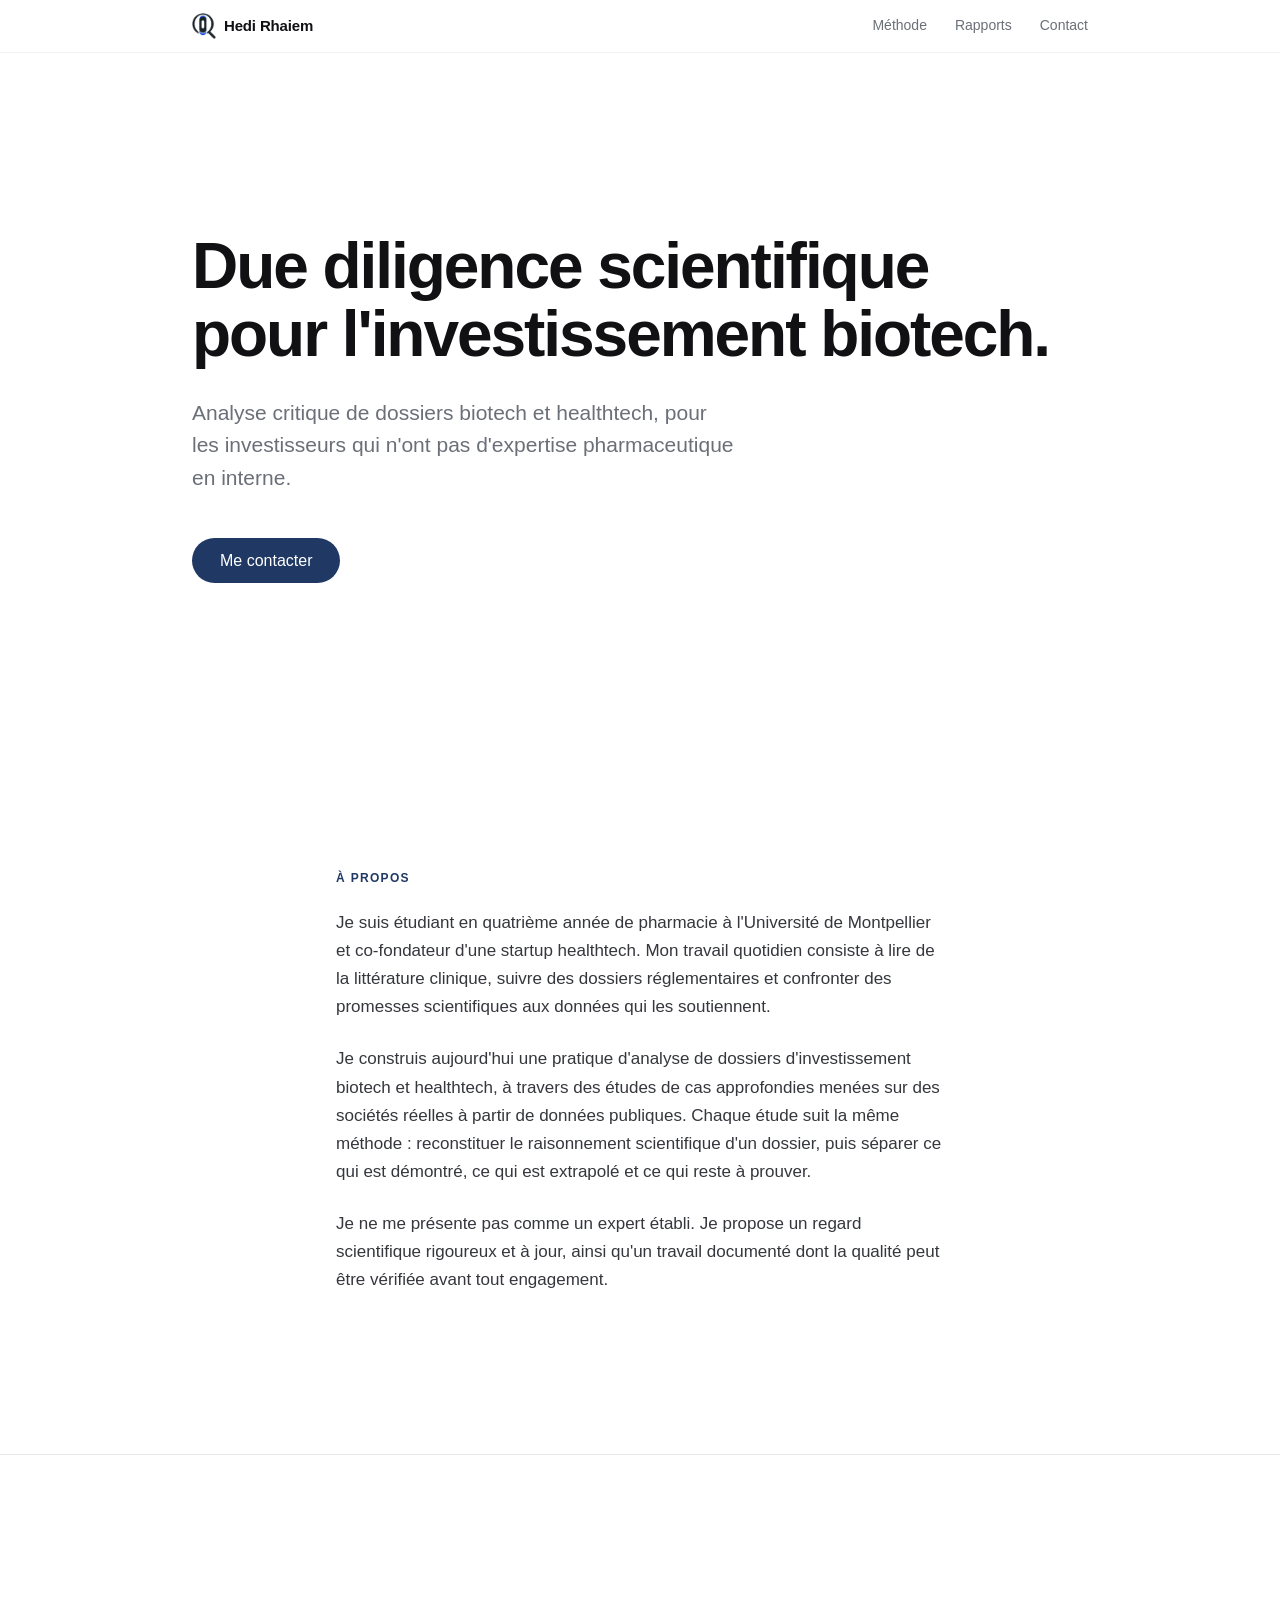
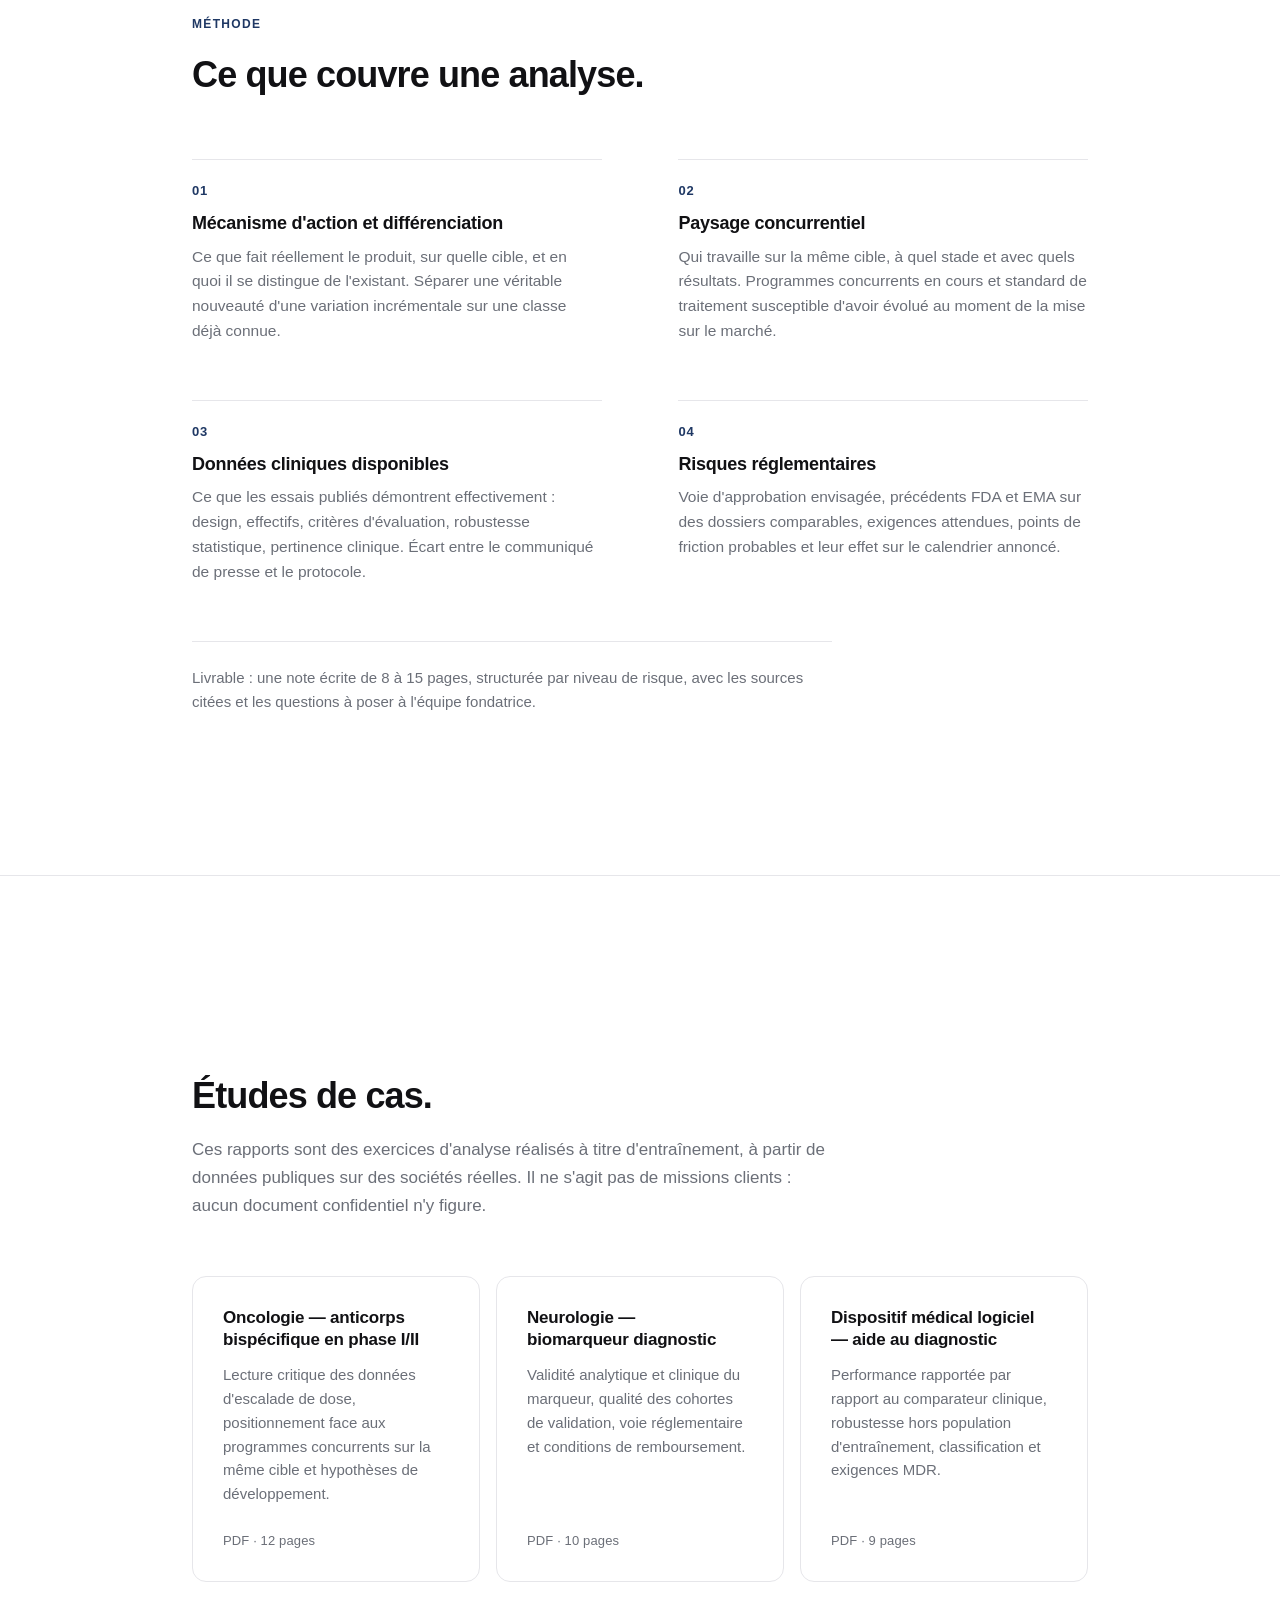
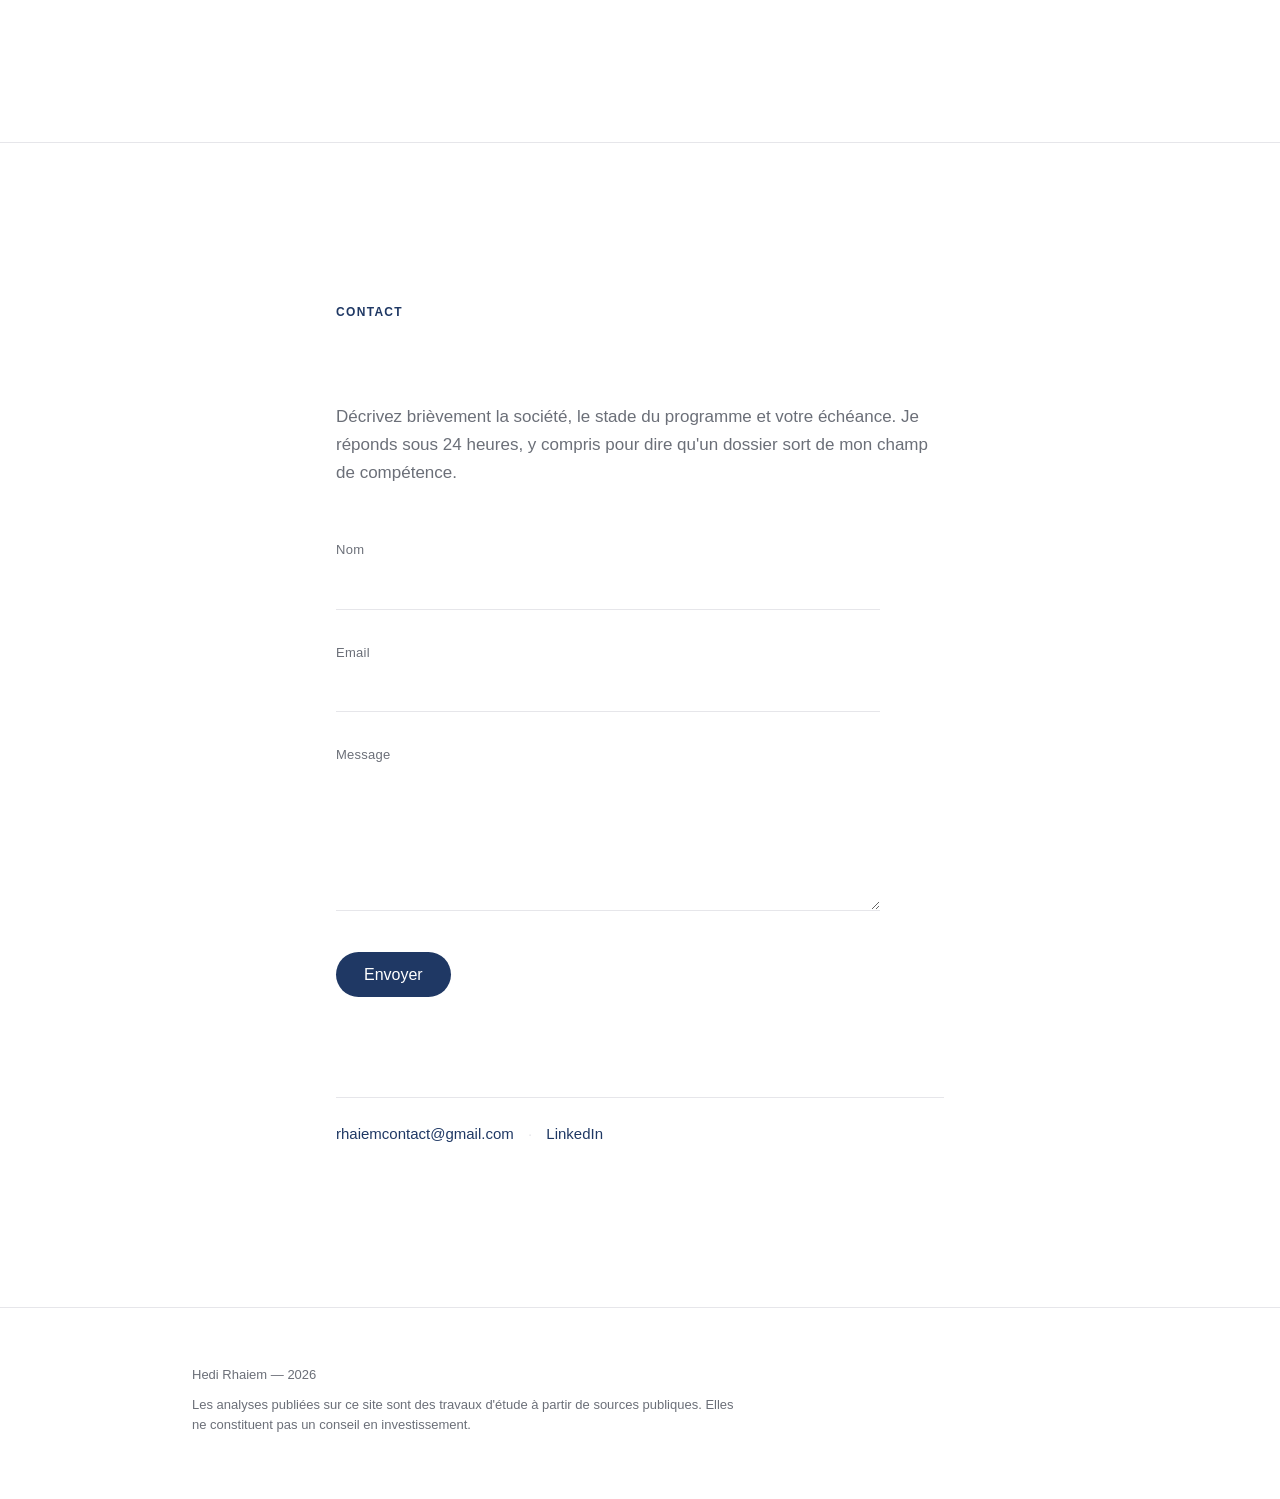
==== site/index.html @ 57740f11 "Add files via upload" ====
<!DOCTYPE html>
<html lang="fr" prefix="og: https://ogp.me/ns#">
<head>
  <meta charset="utf-8">
  <meta name="viewport" content="width=device-width, initial-scale=1">

  <title>Hedi Rhaiem — Due diligence scientifique biotech</title>
  <meta name="description" content="Analyse critique de dossiers d'investissement biotech et healthtech pour business angels et fonds de venture capital sans expertise pharmaceutique en interne.">
  <meta name="theme-color" content="#ffffff">

  <!-- Partage social (facultatif : ajouter une image dans /assets si besoin) -->
  <meta property="og:type" content="website">
  <meta property="og:title" content="Due diligence scientifique pour l'investissement biotech">
  <meta property="og:description" content="Analyse critique de dossiers biotech et healthtech pour investisseurs sans expertise pharmaceutique en interne.">
  <meta property="og:locale" content="fr_FR">

  <!-- Icônes générées à partir du logo (recadré dans /assets) -->
  <link rel="icon" type="image/png" sizes="32x32" href="assets/favicon-32.png">
  <link rel="apple-touch-icon" href="assets/apple-touch-icon.png">

  <link rel="stylesheet" href="style.css">

  <!--
    Marque le document comme « JS actif » avant le premier rendu.
    Les états initiaux des animations (opacité 0) ne s'appliquent que dans ce cas :
    sans JavaScript, tout le contenu reste visible et lisible.
  -->
  <script>document.documentElement.classList.add('js');</script>
</head>

<body>

  <!-- Accès clavier / lecteurs d'écran -->
  <a class="skip-link" href="#main">Aller au contenu</a>

  <!-- ============================================================
       EN-TÊTE — barre fine, translucide, non intrusive
       ============================================================ -->
  <header class="site-header">
    <div class="container header-inner">
      <!-- alt vide : le nom qui suit porte déjà l'information, le mark est décoratif -->
      <a class="header-name" href="#hero">
        <img class="header-logo" src="assets/logo.png" alt="" width="236" height="256">
        <span>Hedi Rhaiem</span>
      </a>
      <nav class="header-nav" aria-label="Navigation principale">
        <a href="#methode">Méthode</a>
        <a href="#rapports">Rapports</a>
        <a href="#contact">Contact</a>
      </nav>
    </div>
  </header>

  <main id="main">

    <!-- ============================================================
         1. HERO
         ============================================================ -->
    <section class="hero" id="hero">
      <div class="container">
        <h1 class="hero-title reveal">
          Due diligence scientifique<br>pour l'investissement biotech.
        </h1>
        <p class="hero-subtitle reveal">
          Analyse critique de dossiers biotech et healthtech, pour les investisseurs
          qui n'ont pas d'expertise pharmaceutique en interne.
        </p>
        <p class="hero-actions reveal">
          <a class="button" href="#contact">Me contacter</a>
        </p>
      </div>
    </section>

    <!-- ============================================================
         2. À PROPOS
         ============================================================ -->
    <section class="section" id="apropos">
      <div class="container container--narrow">
        <p class="eyebrow reveal">À propos</p>
        <div class="prose">
          <p class="reveal">
            Je suis étudiant en quatrième année de pharmacie à l'Université de Montpellier
            et co-fondateur d'une startup healthtech. Mon travail quotidien consiste à lire
            de la littérature clinique, suivre des dossiers réglementaires et confronter
            des promesses scientifiques aux données qui les soutiennent.
          </p>
          <p class="reveal">
            Je construis aujourd'hui une pratique d'analyse de dossiers d'investissement
            biotech et healthtech, à travers des études de cas approfondies menées sur des
            sociétés réelles à partir de données publiques. Chaque étude suit la même
            méthode : reconstituer le raisonnement scientifique d'un dossier, puis séparer
            ce qui est démontré, ce qui est extrapolé et ce qui reste à prouver.
          </p>
          <p class="reveal">
            Je ne me présente pas comme un expert établi. Je propose un regard scientifique
            rigoureux et à jour, ainsi qu'un travail documenté dont la qualité peut être
            vérifiée avant tout engagement.
          </p>
        </div>
      </div>
    </section>

    <!-- ============================================================
         3. MÉTHODE — 4 axes d'analyse, format liste épurée
         ============================================================ -->
    <section class="section section--rule" id="methode">
      <div class="container">
        <p class="eyebrow reveal">Méthode</p>
        <h2 class="section-title reveal">Ce que couvre une analyse.</h2>

        <ol class="method-list">
          <li class="method-item reveal">
            <span class="method-number">01</span>
            <h3 class="method-heading">Mécanisme d'action et différenciation</h3>
            <p class="method-text">
              Ce que fait réellement le produit, sur quelle cible, et en quoi il se
              distingue de l'existant. Séparer une véritable nouveauté d'une variation
              incrémentale sur une classe déjà connue.
            </p>
          </li>

          <li class="method-item reveal">
            <span class="method-number">02</span>
            <h3 class="method-heading">Paysage concurrentiel</h3>
            <p class="method-text">
              Qui travaille sur la même cible, à quel stade et avec quels résultats.
              Programmes concurrents en cours et standard de traitement susceptible
              d'avoir évolué au moment de la mise sur le marché.
            </p>
          </li>

          <li class="method-item reveal">
            <span class="method-number">03</span>
            <h3 class="method-heading">Données cliniques disponibles</h3>
            <p class="method-text">
              Ce que les essais publiés démontrent effectivement : design, effectifs,
              critères d'évaluation, robustesse statistique, pertinence clinique. Écart
              entre le communiqué de presse et le protocole.
            </p>
          </li>

          <li class="method-item reveal">
            <span class="method-number">04</span>
            <h3 class="method-heading">Risques réglementaires</h3>
            <p class="method-text">
              Voie d'approbation envisagée, précédents FDA et EMA sur des dossiers
              comparables, exigences attendues, points de friction probables et leur
              effet sur le calendrier annoncé.
            </p>
          </li>
        </ol>

        <p class="note reveal">
          Livrable : une note écrite de 8 à 15 pages, structurée par niveau de risque,
          avec les sources citées et les questions à poser à l'équipe fondatrice.
        </p>
      </div>
    </section>

    <!-- ============================================================
         4. EXEMPLES DE RAPPORTS
         Les PDF sont à déposer dans /assets/reports/.
         À REMPLACER : titres, résumés, noms de fichiers et métadonnées.
         ============================================================ -->
    <section class="section section--rule" id="rapports">
      <div class="container">
        <p class="eyebrow reveal">Exemples de rapports</p>
        <h2 class="section-title reveal">Études de cas.</h2>

        <p class="section-lead reveal">
          Ces rapports sont des exercices d'analyse réalisés à titre d'entraînement, à
          partir de données publiques sur des sociétés réelles. Il ne s'agit pas de
          missions clients : aucun document confidentiel n'y figure.
        </p>

        <div class="cards">
          <a class="card reveal" href="assets/reports/rapport-01.pdf" target="_blank" rel="noopener">
            <h3 class="card-title">Oncologie — anticorps bispécifique en phase I/II</h3>
            <p class="card-text">
              Lecture critique des données d'escalade de dose, positionnement face aux
              programmes concurrents sur la même cible et hypothèses de développement.
            </p>
            <span class="card-meta">PDF · 12 pages</span>
          </a>

          <a class="card reveal" href="assets/reports/rapport-02.pdf" target="_blank" rel="noopener">
            <h3 class="card-title">Neurologie — biomarqueur diagnostic</h3>
            <p class="card-text">
              Validité analytique et clinique du marqueur, qualité des cohortes de
              validation, voie réglementaire et conditions de remboursement.
            </p>
            <span class="card-meta">PDF · 10 pages</span>
          </a>

          <a class="card reveal" href="assets/reports/rapport-03.pdf" target="_blank" rel="noopener">
            <h3 class="card-title">Dispositif médical logiciel — aide au diagnostic</h3>
            <p class="card-text">
              Performance rapportée par rapport au comparateur clinique, robustesse hors
              population d'entraînement, classification et exigences MDR.
            </p>
            <span class="card-meta">PDF · 9 pages</span>
          </a>
        </div>
      </div>
    </section>

    <!-- ============================================================
         5. CONTACT
         ============================================================ -->
    <section class="section section--rule" id="contact">
      <div class="container container--narrow">
        <p class="eyebrow reveal">Contact</p>
        <h2 class="section-title reveal">Un dossier à faire relire ?</h2>
        <p class="section-lead reveal">
          Décrivez brièvement la société, le stade du programme et votre échéance.
          Je réponds sous 24 heures, y compris pour dire qu'un dossier sort de mon champ
          de compétence.
        </p>

        <!--
          Formulaire — envoi via une fonction serverless (Cloudflare Pages Functions),
          qui transmet chaque soumission vers une base Notion.

          Voir /functions/api/contact.js pour le code côté serveur, et le README
          pour la configuration (jeton d'intégration Notion + ID de base de données,
          à définir comme variables d'environnement dans Cloudflare Pages — jamais
          dans ce fichier).
        -->
        <form
          class="form reveal"
          id="contact-form"
          action="/api/contact"
          method="POST"
          data-email="rhaiemcontact@gmail.com"
          novalidate
        >
          <div class="field">
            <label for="name">Nom</label>
            <input type="text" id="name" name="name" autocomplete="name" required>
          </div>

          <div class="field">
            <label for="email">Email</label>
            <input type="email" id="email" name="email" autocomplete="email" required>
          </div>

          <div class="field">
            <label for="message">Message</label>
            <textarea id="message" name="message" rows="5" required></textarea>
          </div>

          <!-- Piège à robots : invisible pour l'utilisateur, rempli par les spambots -->
          <div class="honeypot" aria-hidden="true">
            <label for="company">Société</label>
            <input type="text" id="company" name="_gotcha" tabindex="-1" autocomplete="off">
          </div>

          <button class="button" type="submit">Envoyer</button>

          <!-- Messages de confirmation ou d'erreur, annoncés aux lecteurs d'écran -->
          <p class="form-status" role="status" aria-live="polite"></p>
        </form>

        <p class="contact-alt reveal">
          <a href="mailto:rhaiemcontact@gmail.com">rhaiemcontact@gmail.com</a>
          <span class="sep" aria-hidden="true">·</span>
          <a href="https://www.linkedin.com/in/hedi-rhaiem-0130763ab/" target="_blank" rel="noopener">LinkedIn</a>
        </p>
      </div>
    </section>

  </main>

  <!-- ============================================================
       PIED DE PAGE
       ============================================================ -->
  <footer class="site-footer">
    <div class="container">
      <p>
        Hedi Rhaiem — <span id="year">2026</span>
      </p>
      <p class="footer-note">
        Les analyses publiées sur ce site sont des travaux d'étude à partir de sources
        publiques. Elles ne constituent pas un conseil en investissement.
      </p>
    </div>
  </footer>

  <script src="script.js" defer></script>
</body>
</html>
---- site/style.css ----
/* ==========================================================================
   Due diligence scientifique — feuille de style unique
   Approche : mobile-first, fond blanc dominant, une seule couleur d'accent,
   hiérarchie portée par la taille et l'espace plutôt que par la couleur.
   ========================================================================== */

/* --------------------------------------------------------------------------
   1. Variables
   -------------------------------------------------------------------------- */
:root {
  /* Couleurs */
  --navy: #1f3864;          /* unique couleur d'accent */
  --navy-dark: #16294a;     /* état survol / actif */
  --ink: #111114;           /* titres */
  --body: #35373d;          /* texte courant */
  --muted: #6b6f78;         /* texte secondaire, métadonnées */
  --rule: #e6e6ea;          /* filets fins, jamais de bordure marquée */
  --bg: #ffffff;
  --bg-soft: #fafafa;       /* survol de carte, à peine perceptible */

  /* Typographie */
  --font: -apple-system, BlinkMacSystemFont, "Inter", "Segoe UI", Roboto,
          Helvetica, Arial, sans-serif;

  /* Rythme vertical : l'espace fait l'essentiel du design */
  --section-space: clamp(5.5rem, 13vw, 10rem);
  --container: 62rem;       /* ~992px */
  --gutter: clamp(1.5rem, 6vw, 3rem);

  /* Courbe d'animation douce, sans rebond */
  --ease: cubic-bezier(0.16, 1, 0.3, 1);
}

/* --------------------------------------------------------------------------
   2. Réinitialisation minimale et bases
   -------------------------------------------------------------------------- */
*,
*::before,
*::after { box-sizing: border-box; }

html {
  scroll-behavior: smooth;
  /* Décale les ancres pour ne pas passer sous l'en-tête fixe */
  scroll-padding-top: 5rem;
  -webkit-text-size-adjust: 100%;
}

body {
  margin: 0;
  background: var(--bg);
  color: var(--body);
  font-family: var(--font);
  font-size: 1.0625rem;         /* 17px */
  line-height: 1.65;
  font-weight: 400;
  -webkit-font-smoothing: antialiased;
  -moz-osx-font-smoothing: grayscale;
  text-rendering: optimizeLegibility;
}

h1, h2, h3 {
  color: var(--ink);
  font-weight: 600;
  /* Resserrage optique : indispensable pour que les grands titres tiennent */
  letter-spacing: -0.021em;
  line-height: 1.12;
  margin: 0;
  text-wrap: balance;
}

p { margin: 0; }

a {
  color: var(--navy);
  text-decoration: none;
  transition: color 0.2s ease, opacity 0.2s ease;
}

a:hover { color: var(--navy-dark); }

ol, ul { margin: 0; padding: 0; list-style: none; }

img { max-width: 100%; height: auto; }

/* Focus visible uniquement au clavier — discret mais net */
:focus-visible {
  outline: 2px solid var(--navy);
  outline-offset: 3px;
  border-radius: 2px;
}

/* Lien d'évitement, masqué jusqu'au focus clavier */
.skip-link {
  position: absolute;
  left: -9999px;
  top: 0;
  z-index: 100;
  background: var(--navy);
  color: #fff;
  padding: 0.75rem 1.25rem;
  border-radius: 0 0 8px 0;
}
.skip-link:focus { left: 0; color: #fff; }

/* --------------------------------------------------------------------------
   3. Mise en page
   -------------------------------------------------------------------------- */
.container {
  width: 100%;
  max-width: var(--container);
  margin-inline: auto;
  padding-inline: var(--gutter);
}

/* Colonne resserrée : confort de lecture pour les blocs de texte */
.container--narrow { max-width: 44rem; }

.section { padding-block: var(--section-space); }

/* Séparation entre sections : un filet d'un pixel, rien de plus */
.section--rule { border-top: 1px solid var(--rule); }

/* --------------------------------------------------------------------------
   4. En-tête
   -------------------------------------------------------------------------- */
.site-header {
  position: sticky;
  top: 0;
  z-index: 50;
  background: rgba(255, 255, 255, 0.72);
  -webkit-backdrop-filter: saturate(180%) blur(20px);
  backdrop-filter: saturate(180%) blur(20px);
  border-bottom: 1px solid rgba(0, 0, 0, 0.05);
}

.header-inner {
  display: flex;
  align-items: center;
  justify-content: space-between;
  gap: 1rem;
  height: 3.25rem;
}

.header-name {
  display: inline-flex;
  align-items: center;
  gap: 0.5rem;
  color: var(--ink);
  font-size: 0.9375rem;
  font-weight: 600;
  letter-spacing: -0.01em;
}

/* Mark quasi carré (ratio 0,92) : la hauteur seule le dimensionne, la largeur
   suit le ratio intrinsèque grâce aux attributs width/height du <img>, ce qui
   réserve la place avant le chargement et évite tout décalage de mise en page. */
.header-logo {
  display: block;
  height: 1.625rem;
  width: auto;
}

.header-nav {
  display: flex;
  gap: 1.75rem;
  font-size: 0.875rem;
}

.header-nav a { color: var(--muted); }
.header-nav a:hover { color: var(--ink); }

/* Sur petits écrans, seul le lien Contact reste : la barre garde son air */
@media (max-width: 34rem) {
  .header-nav a:not([href="#contact"]) { display: none; }
}

/* --------------------------------------------------------------------------
   5. Hero
   -------------------------------------------------------------------------- */
.hero {
  padding-block: clamp(6rem, 20vh, 12rem) clamp(5rem, 14vh, 9rem);
}

.hero-title {
  font-size: clamp(2.25rem, 6.2vw, 4rem);
  letter-spacing: -0.032em;
  line-height: 1.06;
}

/* Le retour à la ligne manuel du titre n'a de sens qu'en grand format */
@media (max-width: 40rem) {
  .hero-title br { display: none; }
}

.hero-subtitle {
  max-width: 36rem;
  margin-top: clamp(1.25rem, 3vw, 1.75rem);
  font-size: clamp(1.0625rem, 1.8vw, 1.3125rem);
  line-height: 1.55;
  color: var(--muted);
  text-wrap: pretty;
}

.hero-actions { margin-top: clamp(2rem, 5vw, 2.75rem); }

/* --------------------------------------------------------------------------
   6. Éléments de texte communs
   -------------------------------------------------------------------------- */

/* Petit intitulé de section, seule utilisation colorée de l'accent */
.eyebrow {
  margin-bottom: 1.25rem;
  color: var(--navy);
  font-size: 0.75rem;
  font-weight: 600;
  letter-spacing: 0.11em;
  text-transform: uppercase;
}

.section-title {
  font-size: clamp(1.625rem, 3.6vw, 2.25rem);
  letter-spacing: -0.024em;
}

.section-lead {
  max-width: 40rem;
  margin-top: 1.25rem;
  color: var(--muted);
  text-wrap: pretty;
}

/* Bloc de texte courant : espacement régulier entre paragraphes */
.prose p + p { margin-top: 1.5rem; }
.prose { max-width: 38rem; }

.note {
  max-width: 40rem;
  margin-top: clamp(2.5rem, 6vw, 3.5rem);
  padding-top: 1.5rem;
  border-top: 1px solid var(--rule);
  color: var(--muted);
  font-size: 0.9375rem;
}

/* --------------------------------------------------------------------------
   7. Bouton
   -------------------------------------------------------------------------- */
.button {
  display: inline-block;
  padding: 0.8125rem 1.75rem;
  border: 0;
  border-radius: 980px;         /* pilule */
  background: var(--navy);
  color: #fff;
  font-family: inherit;
  font-size: 1rem;
  font-weight: 500;
  line-height: 1.2;
  cursor: pointer;
  transition: background-color 0.2s ease, transform 0.2s var(--ease);
}

.button:hover {
  background: var(--navy-dark);
  color: #fff;
}

.button:active { transform: scale(0.985); }

.button[disabled] {
  opacity: 0.5;
  cursor: default;
}

/* --------------------------------------------------------------------------
   8. Méthode
   -------------------------------------------------------------------------- */
.method-list {
  display: grid;
  gap: clamp(2.25rem, 5vw, 3.5rem);
  margin-top: clamp(2.75rem, 6vw, 4rem);
}

@media (min-width: 46rem) {
  .method-list {
    grid-template-columns: repeat(2, 1fr);
    column-gap: clamp(2.5rem, 6vw, 5rem);
  }
}

.method-item {
  padding-top: 1.25rem;
  border-top: 1px solid var(--rule);
}

.method-number {
  display: block;
  margin-bottom: 0.75rem;
  color: var(--navy);
  font-size: 0.8125rem;
  font-weight: 600;
  letter-spacing: 0.06em;
  font-variant-numeric: tabular-nums;
}

.method-heading {
  font-size: 1.125rem;
  letter-spacing: -0.014em;
}

.method-text {
  margin-top: 0.6875rem;
  color: var(--muted);
  font-size: 0.9688rem;
  line-height: 1.6;
  text-wrap: pretty;
}

/* --------------------------------------------------------------------------
   9. Cartes de rapports
   -------------------------------------------------------------------------- */
.cards {
  display: grid;
  gap: 1rem;
  margin-top: clamp(2.5rem, 6vw, 3.5rem);
}

@media (min-width: 46rem) {
  .cards { grid-template-columns: repeat(3, 1fr); }
}

.card {
  display: flex;
  flex-direction: column;
  padding: clamp(1.5rem, 3vw, 1.875rem);
  border: 1px solid var(--rule);
  border-radius: 14px;
  background: var(--bg);
  color: inherit;
  transition: border-color 0.25s ease, background-color 0.25s ease,
              transform 0.25s var(--ease);
}

.card:hover {
  border-color: #d3d5db;
  background: var(--bg-soft);
  transform: translateY(-2px);
  color: inherit;
}

.card-title {
  font-size: 1.0625rem;
  letter-spacing: -0.012em;
  line-height: 1.3;
}

.card-text {
  margin-top: 0.75rem;
  color: var(--muted);
  font-size: 0.9375rem;
  line-height: 1.58;
}

/* Repoussée en bas de carte pour aligner les métadonnées entre elles */
.card-meta {
  margin-top: auto;
  padding-top: 1.5rem;
  color: var(--muted);
  font-size: 0.8125rem;
  letter-spacing: 0.01em;
}

/* --------------------------------------------------------------------------
   10. Formulaire
   -------------------------------------------------------------------------- */
.form {
  max-width: 34rem;
  margin-top: clamp(2.5rem, 6vw, 3.25rem);
}

.field { margin-bottom: 2rem; }

.field label {
  display: block;
  margin-bottom: 0.5rem;
  color: var(--muted);
  font-size: 0.8125rem;
  font-weight: 500;
  letter-spacing: 0.02em;
}

/* Champs soulignés plutôt qu'encadrés : moins de traits à l'écran */
.field input,
.field textarea {
  width: 100%;
  padding: 0.5rem 0;
  border: 0;
  border-bottom: 1px solid var(--rule);
  border-radius: 0;               /* neutralise l'arrondi iOS */
  background: transparent;
  color: var(--ink);
  font-family: inherit;
  font-size: 1rem;                /* 16px : évite le zoom automatique iOS */
  line-height: 1.5;
  transition: border-color 0.2s ease;
  -webkit-appearance: none;
  appearance: none;
}

.field textarea { resize: vertical; min-height: 6.5rem; }

.field input:focus,
.field textarea:focus {
  outline: none;
  border-bottom-color: var(--navy);
}

/* Champ en erreur après validation JavaScript */
.field input[aria-invalid="true"],
.field textarea[aria-invalid="true"] { border-bottom-color: #b3261e; }

/* Piège à robots : retiré du flux sans être masqué par display:none */
.honeypot {
  position: absolute;
  left: -9999px;
  width: 1px;
  height: 1px;
  overflow: hidden;
}

.form-status {
  min-height: 1.5rem;
  margin-top: 1.25rem;
  font-size: 0.9375rem;
  color: var(--muted);
}

.form-status[data-state="error"] { color: #b3261e; }
.form-status[data-state="success"] { color: var(--navy); }

.contact-alt {
  margin-top: clamp(2.5rem, 6vw, 3.5rem);
  padding-top: 1.5rem;
  border-top: 1px solid var(--rule);
  font-size: 0.9375rem;
}

/* Séparateur entre les deux liens ; passe à la ligne proprement sur mobile */
.contact-alt .sep {
  margin-inline: 0.625rem;
  color: var(--rule);
}

/* --------------------------------------------------------------------------
   11. Pied de page
   -------------------------------------------------------------------------- */
.site-footer {
  padding-block: 3.5rem 4rem;
  border-top: 1px solid var(--rule);
  color: var(--muted);
  font-size: 0.8125rem;
}

.footer-note {
  max-width: 34rem;
  margin-top: 0.625rem;
  line-height: 1.55;
}

/* --------------------------------------------------------------------------
   12. Animations au scroll
   État initial appliqué uniquement si JavaScript est actif (classe .js),
   pour que le contenu reste visible en cas d'échec du script.
   -------------------------------------------------------------------------- */
.js .reveal {
  opacity: 0;
  transform: translateY(14px);
  transition: opacity 0.7s var(--ease), transform 0.7s var(--ease);
  /* Le délai est posé par script.js pour décaler légèrement les éléments */
  transition-delay: var(--reveal-delay, 0s);
}

.js .reveal.is-visible {
  opacity: 1;
  transform: none;
}

/* Respect du réglage système : aucune animation, aucun défilement animé */
@media (prefers-reduced-motion: reduce) {
  html { scroll-behavior: auto; }

  .js .reveal {
    opacity: 1;
    transform: none;
    transition: none;
  }

  *, *::before, *::after {
    animation-duration: 0.01ms !important;
    transition-duration: 0.01ms !important;
  }
}

/* --------------------------------------------------------------------------
   13. Impression
   -------------------------------------------------------------------------- */
@media print {
  .site-header, .hero-actions, .form { display: none; }
  .js .reveal { opacity: 1; transform: none; }
  body { font-size: 11pt; }
}
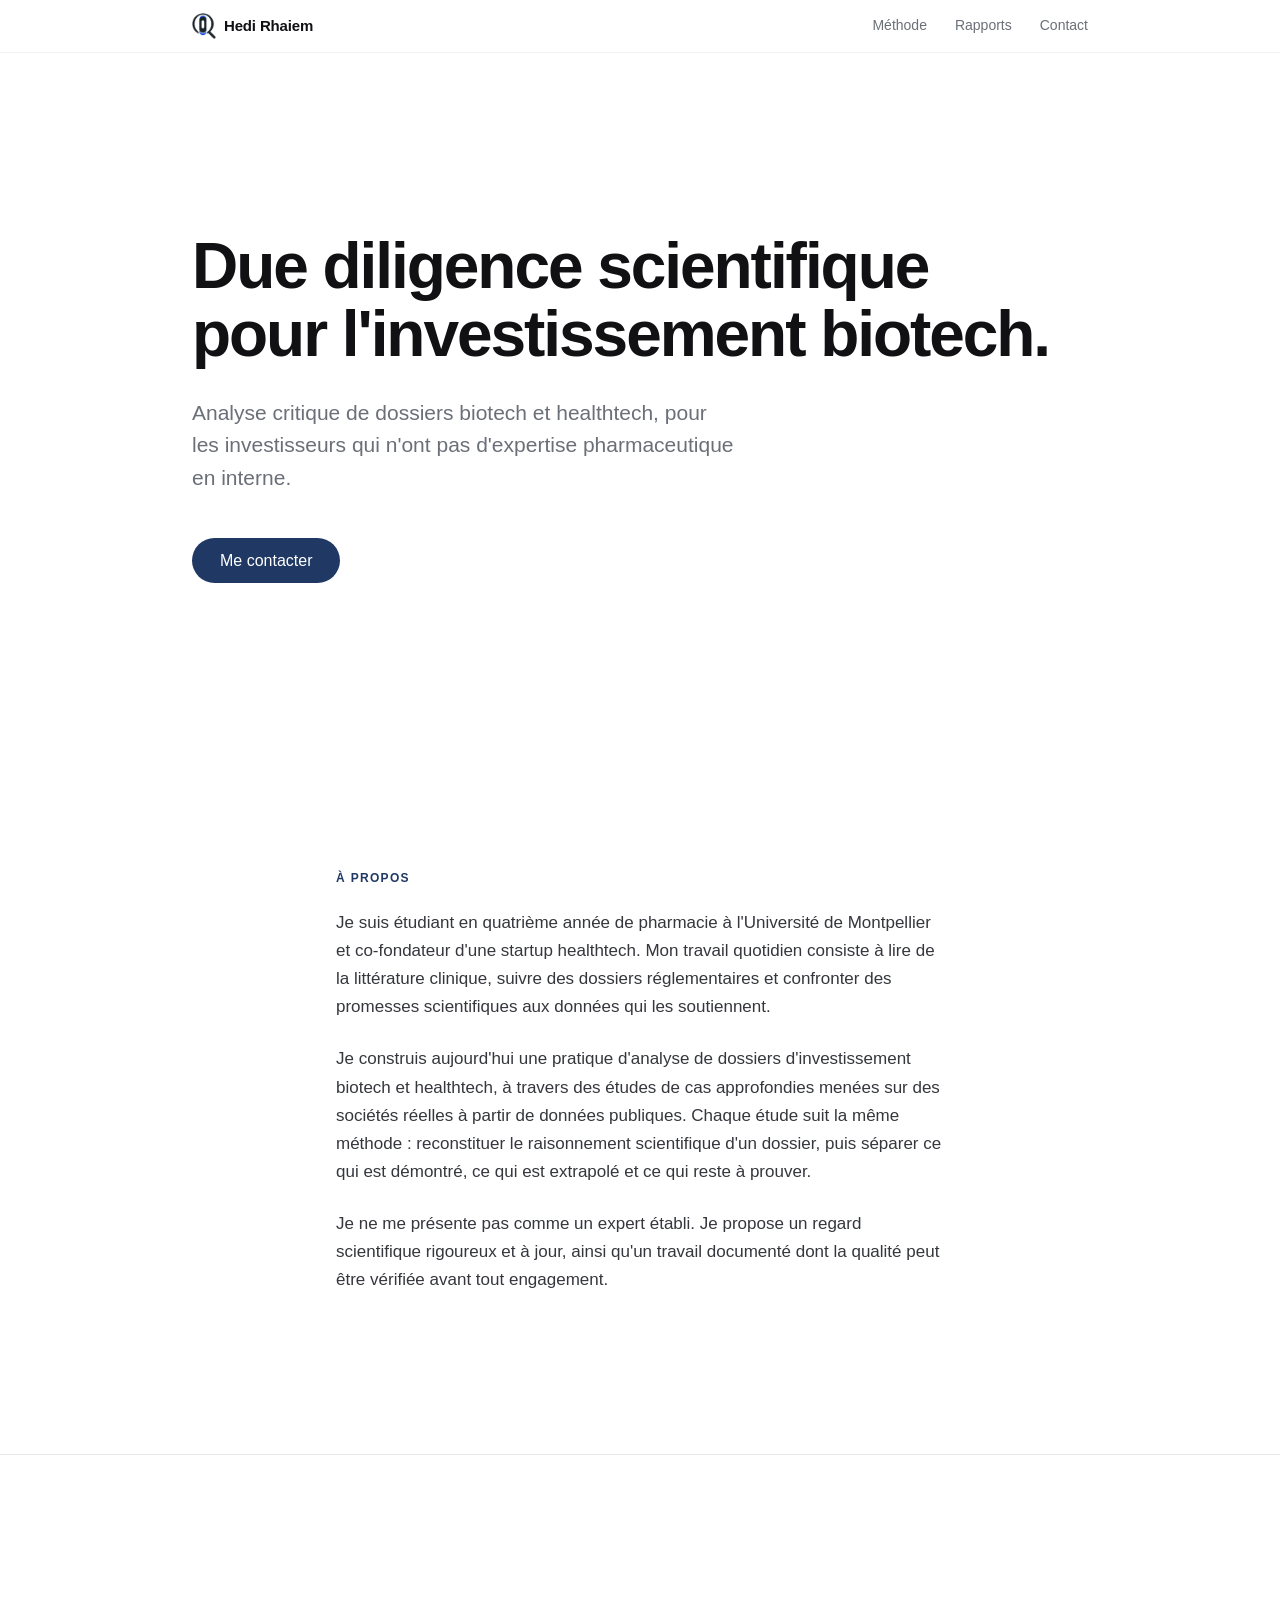
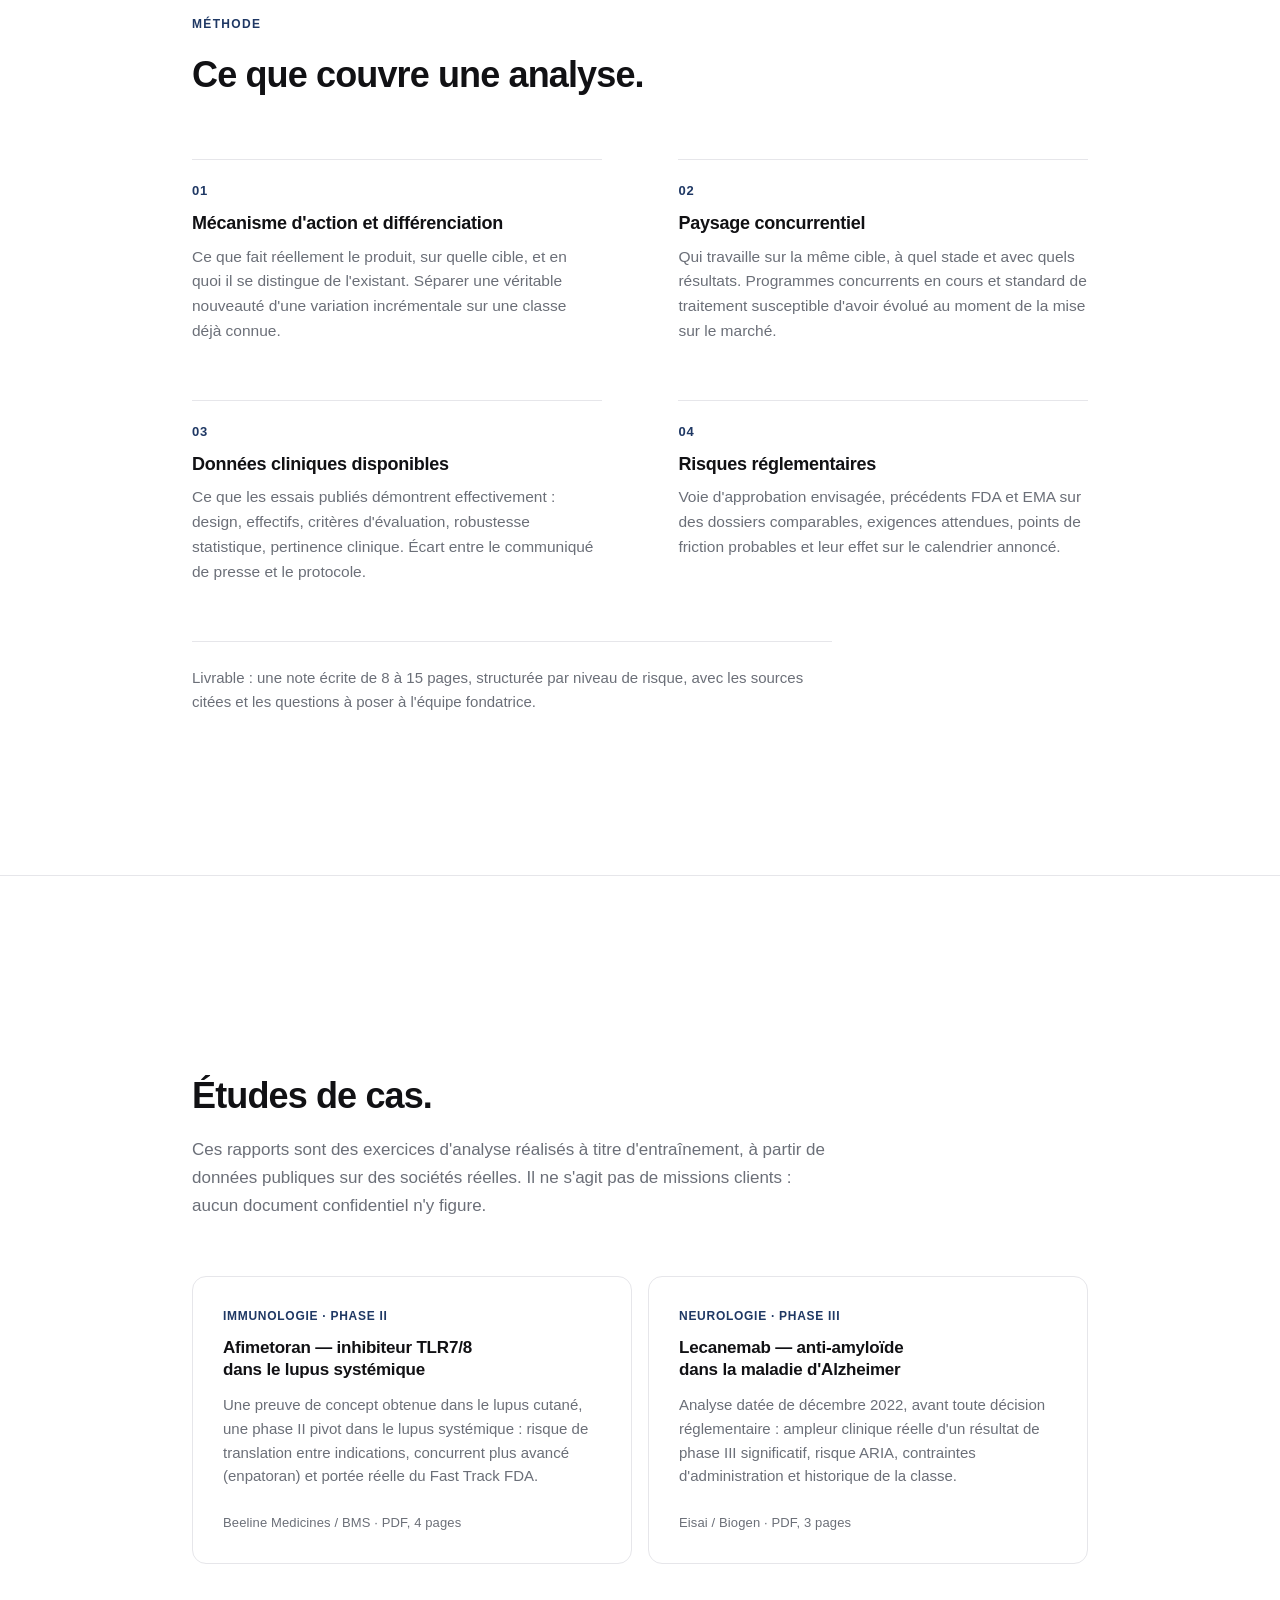
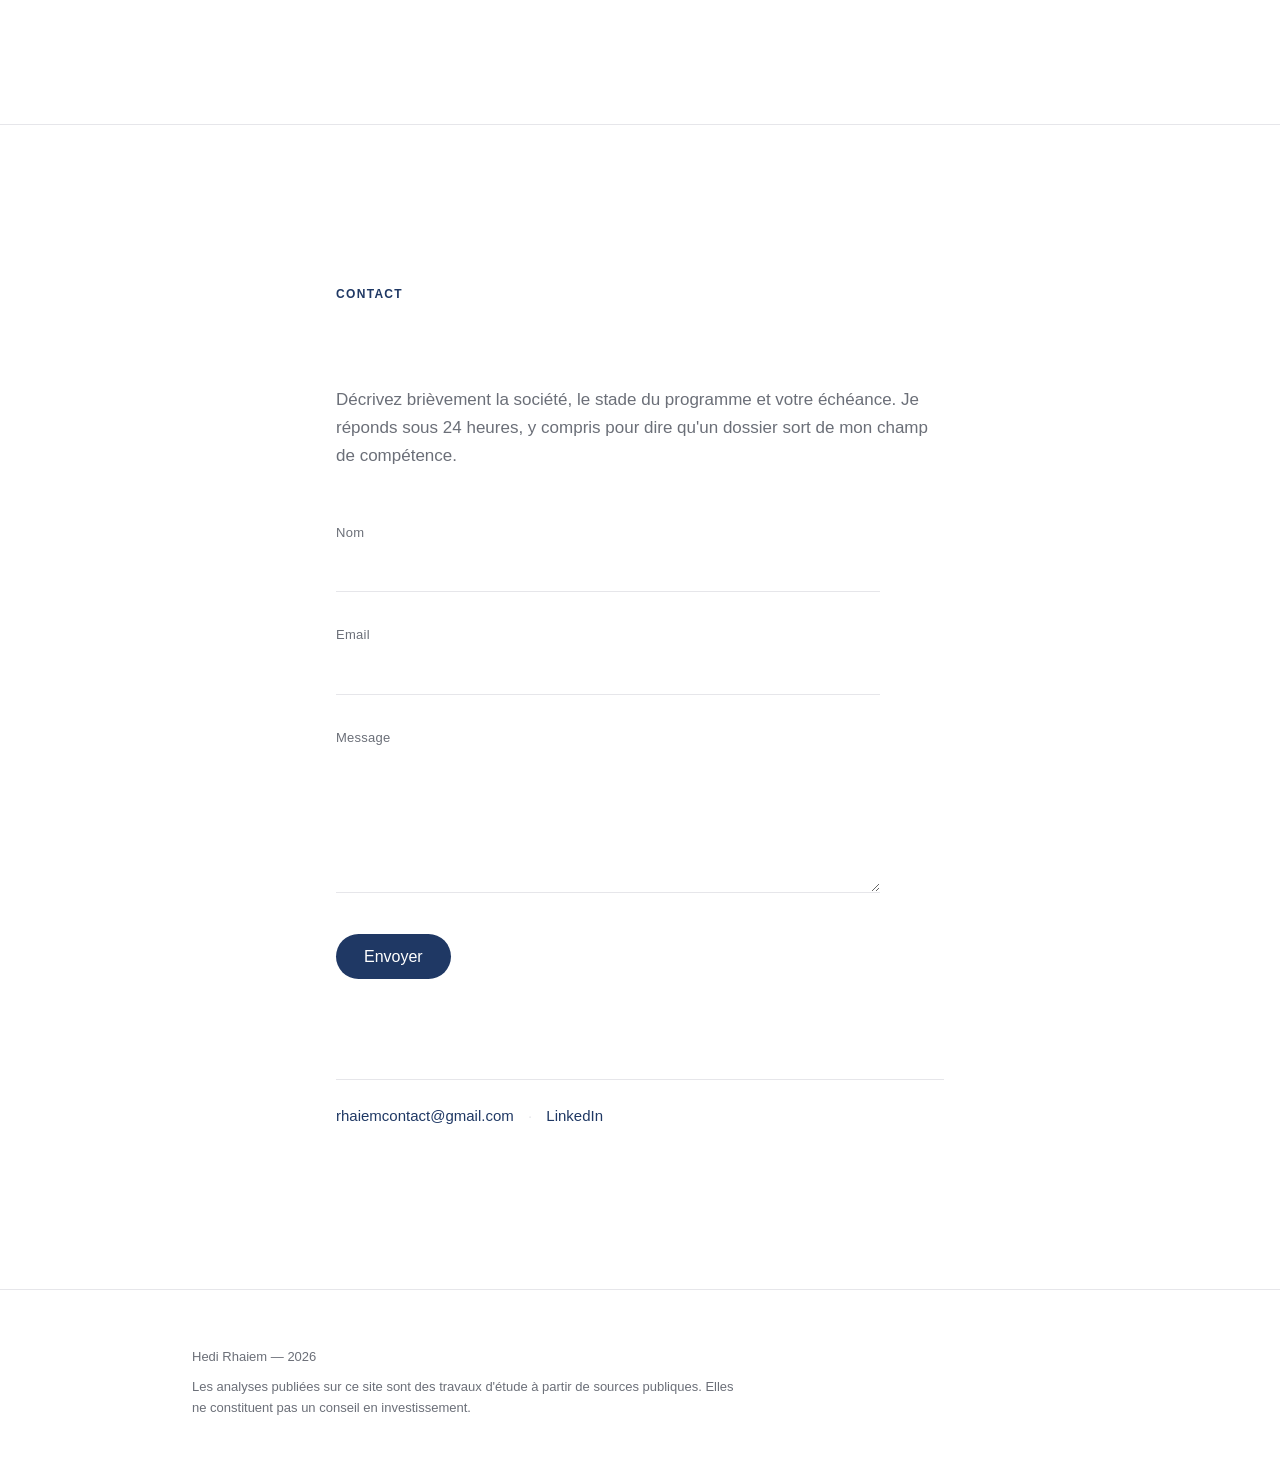
==== commit d105ab62: "Add files via upload" ====
--- a/site/index.html
+++ b/site/index.html
@@ -159,8 +159,7 @@
 
     <!-- ============================================================
          4. EXEMPLES DE RAPPORTS
-         Les PDF sont à déposer dans /assets/reports/.
-         À REMPLACER : titres, résumés, noms de fichiers et métadonnées.
+         PDF dans /assets/reports/ (générés à partir des rapports Word).
          ============================================================ -->
     <section class="section section--rule" id="rapports">
       <div class="container">
@@ -174,31 +173,26 @@
         </p>
 
         <div class="cards">
-          <a class="card reveal" href="assets/reports/rapport-01.pdf" target="_blank" rel="noopener">
-            <h3 class="card-title">Oncologie — anticorps bispécifique en phase I/II</h3>
+          <a class="card reveal" href="assets/reports/dd-afimetoran-lupus.pdf" target="_blank" rel="noopener">
+            <p class="card-kicker">Immunologie · Phase II</p>
+            <h3 class="card-title">Afimetoran — inhibiteur TLR7/8 dans le lupus systémique</h3>
             <p class="card-text">
-              Lecture critique des données d'escalade de dose, positionnement face aux
-              programmes concurrents sur la même cible et hypothèses de développement.
-            </p>
-            <span class="card-meta">PDF · 12 pages</span>
+              Une preuve de concept obtenue dans le lupus cutané, une phase II pivot dans
+              le lupus systémique : risque de translation entre indications, concurrent
+              plus avancé (enpatoran) et portée réelle du Fast Track FDA.
+            </p>
+            <span class="card-meta">Beeline Medicines / BMS · PDF, 4 pages</span>
           </a>
 
-          <a class="card reveal" href="assets/reports/rapport-02.pdf" target="_blank" rel="noopener">
-            <h3 class="card-title">Neurologie — biomarqueur diagnostic</h3>
+          <a class="card reveal" href="assets/reports/dd-lecanemab-alzheimer.pdf" target="_blank" rel="noopener">
+            <p class="card-kicker">Neurologie · Phase III</p>
+            <h3 class="card-title">Lecanemab — anti-amyloïde dans la maladie d'Alzheimer</h3>
             <p class="card-text">
-              Validité analytique et clinique du marqueur, qualité des cohortes de
-              validation, voie réglementaire et conditions de remboursement.
-            </p>
-            <span class="card-meta">PDF · 10 pages</span>
-          </a>
-
-          <a class="card reveal" href="assets/reports/rapport-03.pdf" target="_blank" rel="noopener">
-            <h3 class="card-title">Dispositif médical logiciel — aide au diagnostic</h3>
-            <p class="card-text">
-              Performance rapportée par rapport au comparateur clinique, robustesse hors
-              population d'entraînement, classification et exigences MDR.
-            </p>
-            <span class="card-meta">PDF · 9 pages</span>
+              Analyse datée de décembre 2022, avant toute décision réglementaire : ampleur
+              clinique réelle d'un résultat de phase III significatif, risque ARIA,
+              contraintes d'administration et historique de la classe.
+            </p>
+            <span class="card-meta">Eisai / Biogen · PDF, 3 pages</span>
           </a>
         </div>
       </div>
--- a/site/style.css
+++ b/site/style.css
@@ -326,7 +326,7 @@
 }
 
 @media (min-width: 46rem) {
-  .cards { grid-template-columns: repeat(3, 1fr); }
+  .cards { grid-template-columns: repeat(2, 1fr); }
 }
 
 .card {
@@ -359,6 +359,16 @@
   color: var(--muted);
   font-size: 0.9375rem;
   line-height: 1.58;
+}
+
+/* Domaine et stade, au-dessus du titre */
+.card-kicker {
+  margin-bottom: 0.625rem;
+  color: var(--navy);
+  font-size: 0.75rem;
+  font-weight: 600;
+  letter-spacing: 0.06em;
+  text-transform: uppercase;
 }
 
 /* Repoussée en bas de carte pour aligner les métadonnées entre elles */
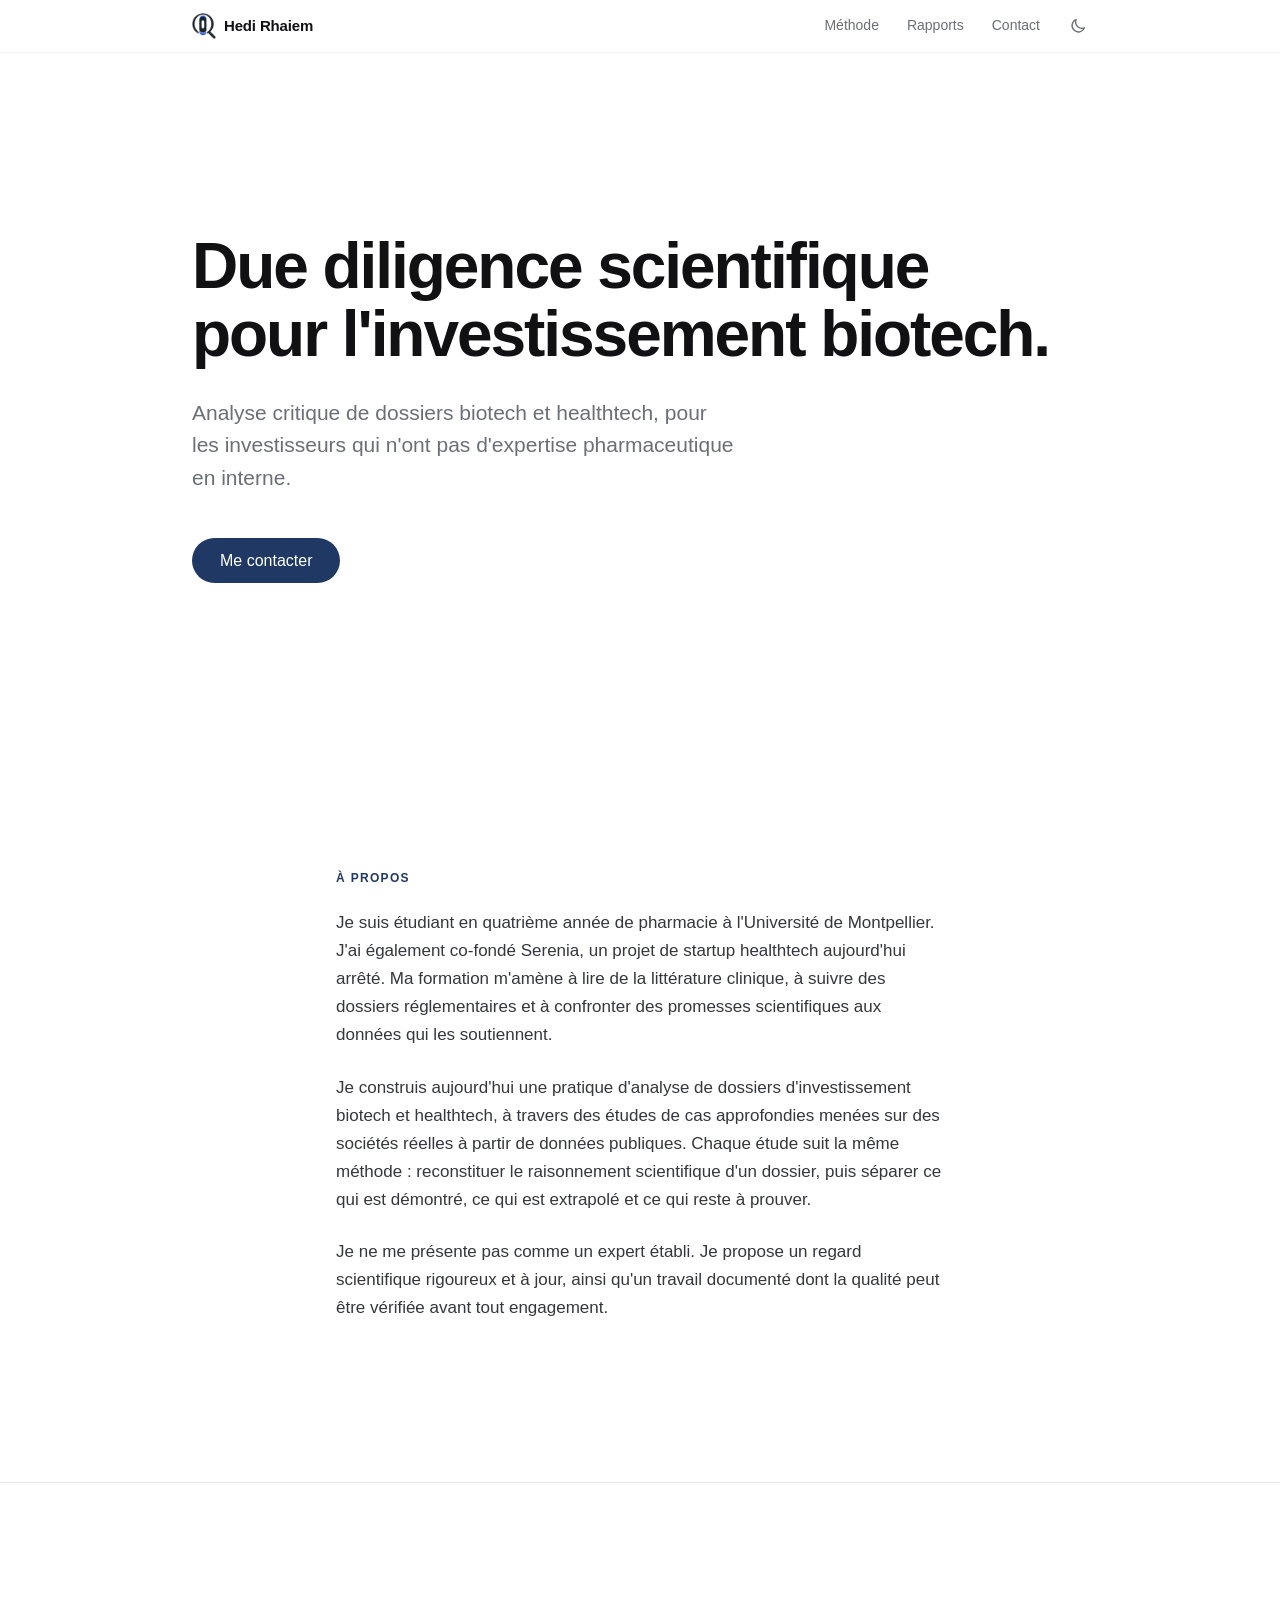
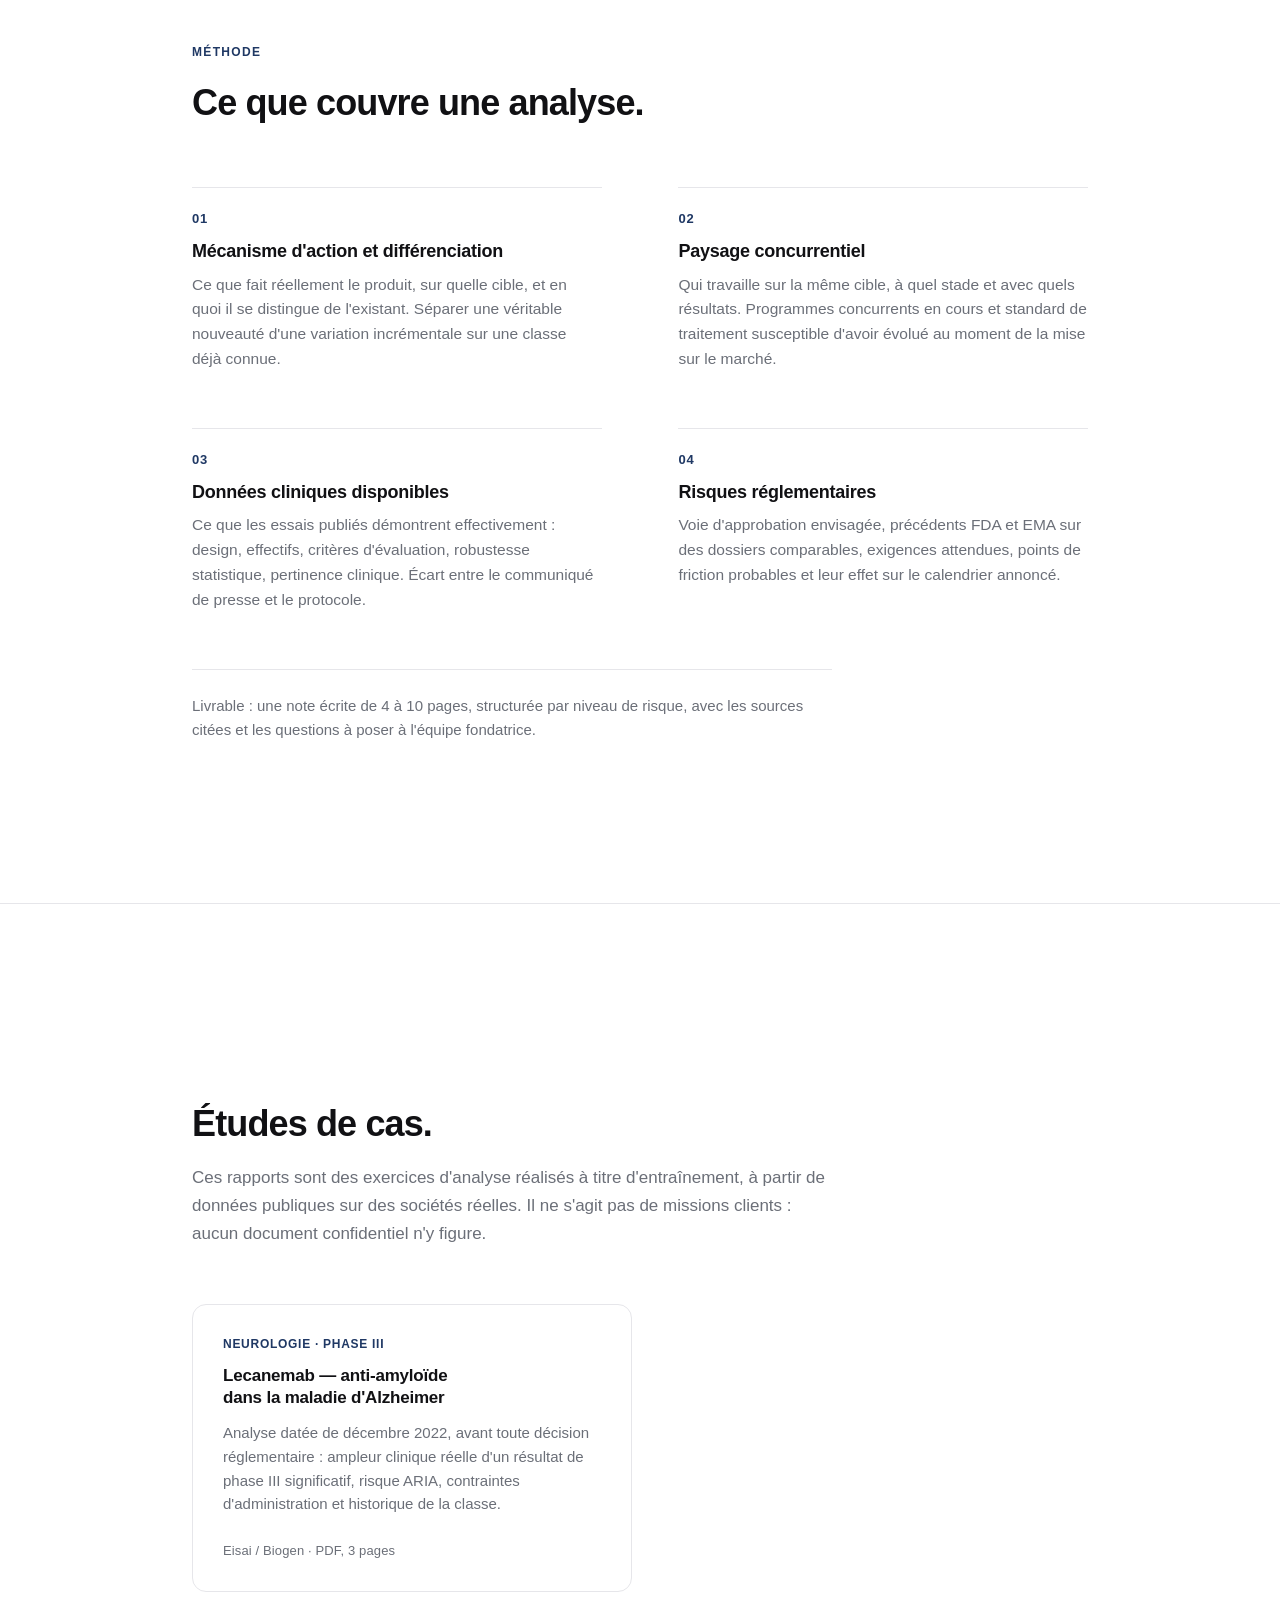
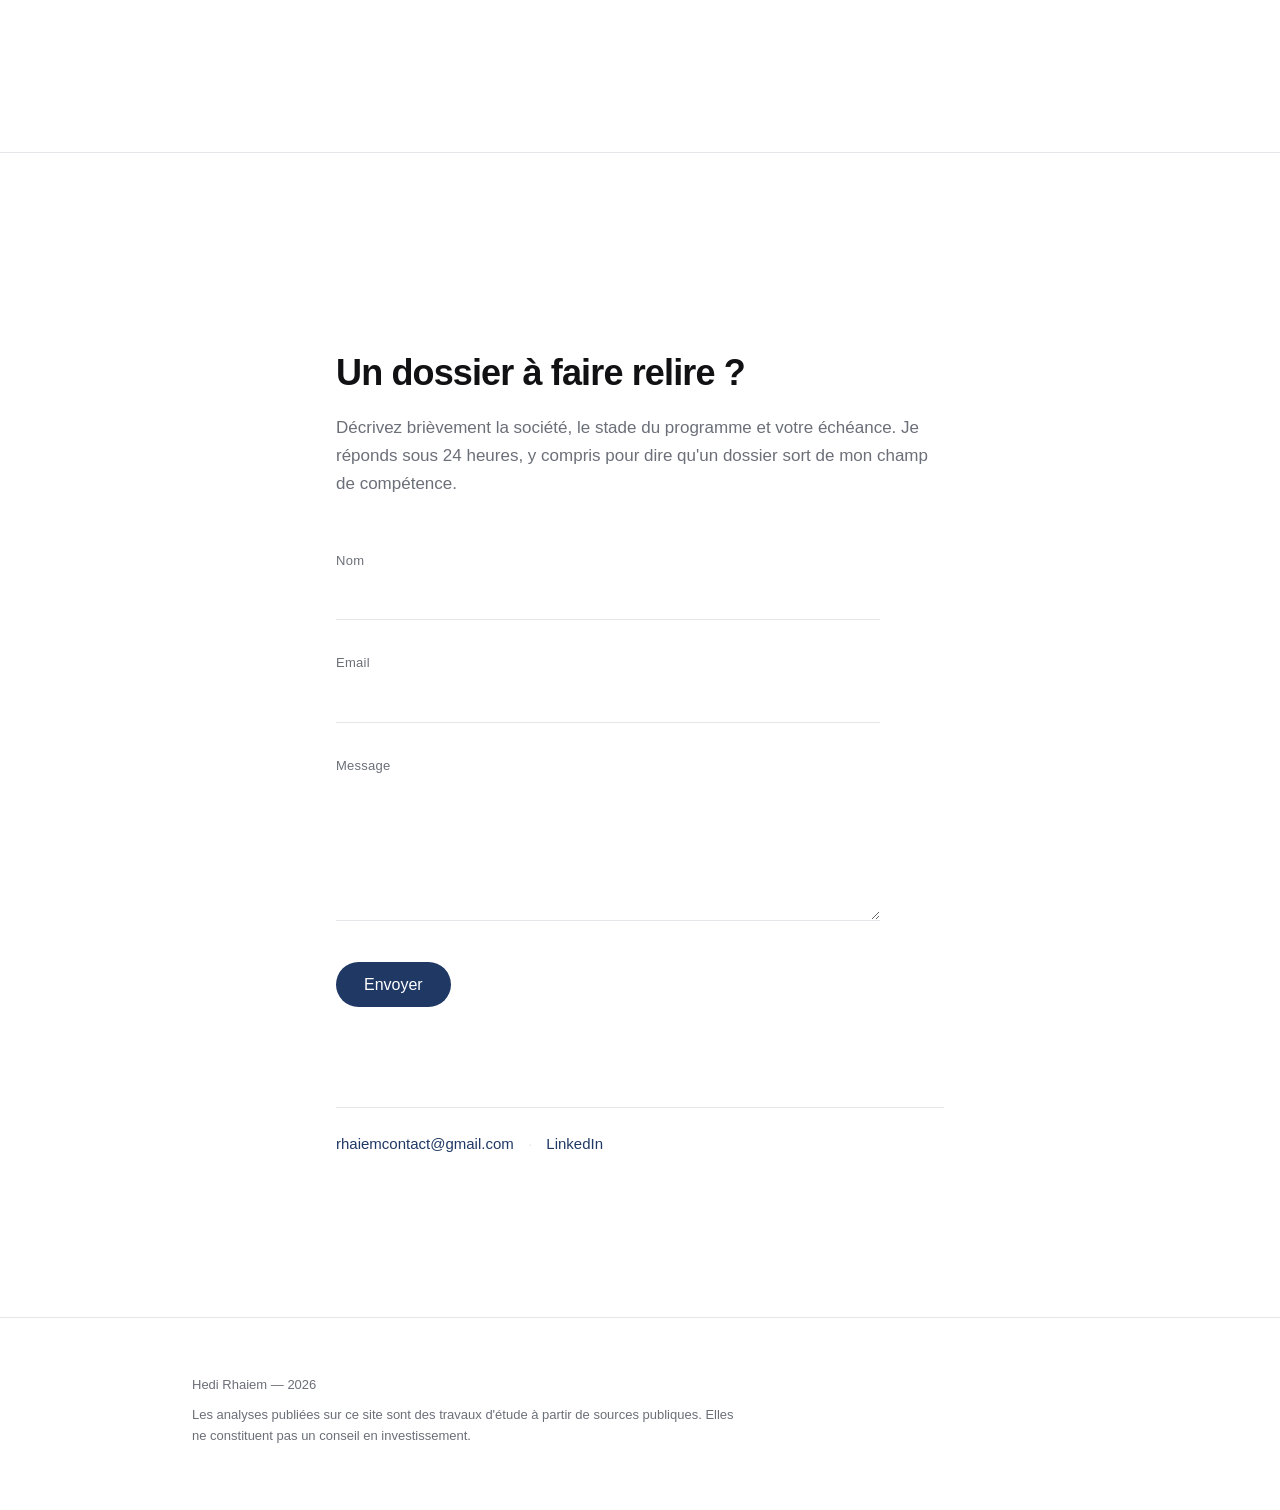
==== commit 173601a4: "Add files via upload" ====
--- a/site/index.html
+++ b/site/index.html
@@ -6,7 +6,8 @@
 
   <title>Hedi Rhaiem — Due diligence scientifique biotech</title>
   <meta name="description" content="Analyse critique de dossiers d'investissement biotech et healthtech pour business angels et fonds de venture capital sans expertise pharmaceutique en interne.">
-  <meta name="theme-color" content="#ffffff">
+  <meta name="theme-color" content="#ffffff" media="(prefers-color-scheme: light)">
+  <meta name="theme-color" content="#111317" media="(prefers-color-scheme: dark)">
 
   <!-- Partage social (facultatif : ajouter une image dans /assets si besoin) -->
   <meta property="og:type" content="website">
@@ -25,7 +26,15 @@
     Les états initiaux des animations (opacité 0) ne s'appliquent que dans ce cas :
     sans JavaScript, tout le contenu reste visible et lisible.
   -->
-  <script>document.documentElement.classList.add('js');</script>
+  <script>
+    document.documentElement.classList.add('js');
+    // Thème choisi par le visiteur (bouton en haut à droite). Appliqué avant le
+    // premier rendu pour éviter un flash clair ; sans choix, le système décide.
+    try {
+      var t = localStorage.getItem('theme');
+      if (t === 'dark' || t === 'light') document.documentElement.setAttribute('data-theme', t);
+    } catch (e) {}
+  </script>
 </head>
 
 <body>
@@ -43,11 +52,17 @@
         <img class="header-logo" src="assets/logo.png" alt="" width="236" height="256">
         <span>Hedi Rhaiem</span>
       </a>
+      <div class="header-actions">
       <nav class="header-nav" aria-label="Navigation principale">
         <a href="#methode">Méthode</a>
         <a href="#rapports">Rapports</a>
         <a href="#contact">Contact</a>
       </nav>
+      <button class="theme-toggle" type="button" aria-label="Activer le mode sombre" title="Mode clair / sombre">
+        <svg class="icon-moon" viewBox="0 0 24 24" fill="none" stroke="currentColor" stroke-width="1.8" stroke-linecap="round" stroke-linejoin="round" aria-hidden="true"><path d="M20.5 14.5A8.5 8.5 0 0 1 9.5 3.5a8.5 8.5 0 1 0 11 11z"/></svg>
+        <svg class="icon-sun" viewBox="0 0 24 24" fill="none" stroke="currentColor" stroke-width="1.8" stroke-linecap="round" aria-hidden="true"><circle cx="12" cy="12" r="4"/><path d="M12 2.5v2M12 19.5v2M4.6 4.6l1.4 1.4M18 18l1.4 1.4M2.5 12h2M19.5 12h2M4.6 19.4 6 18M18 6l1.4-1.4"/></svg>
+      </button>
+      </div>
     </div>
   </header>
 
@@ -79,10 +94,11 @@
         <p class="eyebrow reveal">À propos</p>
         <div class="prose">
           <p class="reveal">
-            Je suis étudiant en quatrième année de pharmacie à l'Université de Montpellier
-            et co-fondateur d'une startup healthtech. Mon travail quotidien consiste à lire
-            de la littérature clinique, suivre des dossiers réglementaires et confronter
-            des promesses scientifiques aux données qui les soutiennent.
+            Je suis étudiant en quatrième année de pharmacie à l'Université de Montpellier. J'ai également
+            co-fondé Serenia, un projet de startup healthtech aujourd'hui arrêté. Ma
+            formation m'amène à lire de la littérature clinique, à suivre des dossiers
+            réglementaires et à confronter des promesses scientifiques aux données qui
+            les soutiennent.
           </p>
           <p class="reveal">
             Je construis aujourd'hui une pratique d'analyse de dossiers d'investissement
@@ -151,7 +167,7 @@
         </ol>
 
         <p class="note reveal">
-          Livrable : une note écrite de 8 à 15 pages, structurée par niveau de risque,
+          Livrable : une note écrite de 4 à 10 pages, structurée par niveau de risque,
           avec les sources citées et les questions à poser à l'équipe fondatrice.
         </p>
       </div>
@@ -173,17 +189,6 @@
         </p>
 
         <div class="cards">
-          <a class="card reveal" href="assets/reports/dd-afimetoran-lupus.pdf" target="_blank" rel="noopener">
-            <p class="card-kicker">Immunologie · Phase II</p>
-            <h3 class="card-title">Afimetoran — inhibiteur TLR7/8 dans le lupus systémique</h3>
-            <p class="card-text">
-              Une preuve de concept obtenue dans le lupus cutané, une phase II pivot dans
-              le lupus systémique : risque de translation entre indications, concurrent
-              plus avancé (enpatoran) et portée réelle du Fast Track FDA.
-            </p>
-            <span class="card-meta">Beeline Medicines / BMS · PDF, 4 pages</span>
-          </a>
-
           <a class="card reveal" href="assets/reports/dd-lecanemab-alzheimer.pdf" target="_blank" rel="noopener">
             <p class="card-kicker">Neurologie · Phase III</p>
             <h3 class="card-title">Lecanemab — anti-amyloïde dans la maladie d'Alzheimer</h3>
@@ -258,7 +263,7 @@
         <p class="contact-alt reveal">
           <a href="mailto:rhaiemcontact@gmail.com">rhaiemcontact@gmail.com</a>
           <span class="sep" aria-hidden="true">·</span>
-          <a href="https://www.linkedin.com/in/hedi-rhaiem-0130763ab/" target="_blank" rel="noopener">LinkedIn</a>
+          <a href="https://www.linkedin.com/in/rhaiemhedi/" target="_blank" rel="noopener">LinkedIn</a>
         </p>
       </div>
     </section>
--- a/site/style.css
+++ b/site/style.css
@@ -17,6 +17,13 @@
   --rule: #e6e6ea;          /* filets fins, jamais de bordure marquée */
   --bg: #ffffff;
   --bg-soft: #fafafa;       /* survol de carte, à peine perceptible */
+  --on-accent: #ffffff;     /* texte posé sur la couleur d'accent */
+  --header-bg: rgba(255, 255, 255, 0.72);
+  --header-rule: rgba(0, 0, 0, 0.05);
+  --card-hover-rule: #d3d5db;
+  --error: #b3261e;
+  --logo-filter: none;
+  color-scheme: light;
 
   /* Typographie */
   --font: -apple-system, BlinkMacSystemFont, "Inter", "Segoe UI", Roboto,
@@ -29,6 +36,47 @@
 
   /* Courbe d'animation douce, sans rebond */
   --ease: cubic-bezier(0.16, 1, 0.3, 1);
+}
+
+/* Thème sombre : même hiérarchie, accent éclairci pour rester lisible.
+   Appliqué si l'utilisateur l'a choisi (data-theme="dark"), ou si son système
+   est en mode sombre et qu'il n'a pas forcé le mode clair. */
+:root[data-theme="dark"] {
+  --navy: #8fb0ea;
+  --navy-dark: #b3caf2;
+  --ink: #f2f3f5;
+  --body: #c9ccd3;
+  --muted: #9095a0;
+  --rule: #2a2d34;
+  --bg: #111317;
+  --bg-soft: #171a1f;
+  --on-accent: #0d1016;
+  --header-bg: rgba(17, 19, 23, 0.72);
+  --header-rule: rgba(255, 255, 255, 0.06);
+  --card-hover-rule: #3a3e47;
+  --error: #f2a39c;
+  --logo-filter: invert(1) hue-rotate(180deg);
+  color-scheme: dark;
+}
+
+@media (prefers-color-scheme: dark) {
+  :root:not([data-theme="light"]) {
+    --navy: #8fb0ea;
+    --navy-dark: #b3caf2;
+    --ink: #f2f3f5;
+    --body: #c9ccd3;
+    --muted: #9095a0;
+    --rule: #2a2d34;
+    --bg: #111317;
+    --bg-soft: #171a1f;
+    --on-accent: #0d1016;
+    --header-bg: rgba(17, 19, 23, 0.72);
+    --header-rule: rgba(255, 255, 255, 0.06);
+    --card-hover-rule: #3a3e47;
+    --error: #f2a39c;
+    --logo-filter: invert(1) hue-rotate(180deg);
+    color-scheme: dark;
+  }
 }
 
 /* --------------------------------------------------------------------------
@@ -56,6 +104,7 @@
   -webkit-font-smoothing: antialiased;
   -moz-osx-font-smoothing: grayscale;
   text-rendering: optimizeLegibility;
+  transition: background-color 0.25s ease, color 0.25s ease;
 }
 
 h1, h2, h3 {
@@ -96,11 +145,11 @@
   top: 0;
   z-index: 100;
   background: var(--navy);
-  color: #fff;
+  color: var(--on-accent);
   padding: 0.75rem 1.25rem;
   border-radius: 0 0 8px 0;
 }
-.skip-link:focus { left: 0; color: #fff; }
+.skip-link:focus { left: 0; color: var(--on-accent); }
 
 /* --------------------------------------------------------------------------
    3. Mise en page
@@ -127,10 +176,10 @@
   position: sticky;
   top: 0;
   z-index: 50;
-  background: rgba(255, 255, 255, 0.72);
+  background: var(--header-bg);
   -webkit-backdrop-filter: saturate(180%) blur(20px);
   backdrop-filter: saturate(180%) blur(20px);
-  border-bottom: 1px solid rgba(0, 0, 0, 0.05);
+  border-bottom: 1px solid var(--header-rule);
 }
 
 .header-inner {
@@ -156,6 +205,7 @@
    réserve la place avant le chargement et évite tout décalage de mise en page. */
 .header-logo {
   display: block;
+  filter: var(--logo-filter);
   height: 1.625rem;
   width: auto;
 }
@@ -164,6 +214,38 @@
   display: flex;
   gap: 1.75rem;
   font-size: 0.875rem;
+}
+
+.header-actions {
+  display: flex;
+  align-items: center;
+  gap: 1.25rem;
+}
+
+/* Bouton clair / sombre : icône seule, zone de clic de 36px */
+.theme-toggle {
+  display: inline-grid;
+  place-items: center;
+  width: 2.25rem;
+  height: 2.25rem;
+  margin-right: -0.5rem;
+  padding: 0;
+  border: 0;
+  border-radius: 999px;
+  background: transparent;
+  color: var(--muted);
+  cursor: pointer;
+  transition: color 0.2s ease, background-color 0.2s ease;
+}
+.theme-toggle:hover { color: var(--ink); background: var(--bg-soft); }
+.theme-toggle svg { width: 1.125rem; height: 1.125rem; }
+/* Affiche la lune en clair (passer en sombre), le soleil en sombre */
+.theme-toggle .icon-sun { display: none; }
+:root[data-theme="dark"] .theme-toggle .icon-sun { display: block; }
+:root[data-theme="dark"] .theme-toggle .icon-moon { display: none; }
+@media (prefers-color-scheme: dark) {
+  :root:not([data-theme="light"]) .theme-toggle .icon-sun { display: block; }
+  :root:not([data-theme="light"]) .theme-toggle .icon-moon { display: none; }
 }
 
 .header-nav a { color: var(--muted); }
@@ -251,7 +333,7 @@
   border: 0;
   border-radius: 980px;         /* pilule */
   background: var(--navy);
-  color: #fff;
+  color: var(--on-accent);
   font-family: inherit;
   font-size: 1rem;
   font-weight: 500;
@@ -262,7 +344,7 @@
 
 .button:hover {
   background: var(--navy-dark);
-  color: #fff;
+  color: var(--on-accent);
 }
 
 .button:active { transform: scale(0.985); }
@@ -342,7 +424,7 @@
 }
 
 .card:hover {
-  border-color: #d3d5db;
+  border-color: var(--card-hover-rule);
   background: var(--bg-soft);
   transform: translateY(-2px);
   color: inherit;
@@ -427,7 +509,7 @@
 
 /* Champ en erreur après validation JavaScript */
 .field input[aria-invalid="true"],
-.field textarea[aria-invalid="true"] { border-bottom-color: #b3261e; }
+.field textarea[aria-invalid="true"] { border-bottom-color: var(--error); }
 
 /* Piège à robots : retiré du flux sans être masqué par display:none */
 .honeypot {
@@ -445,7 +527,7 @@
   color: var(--muted);
 }
 
-.form-status[data-state="error"] { color: #b3261e; }
+.form-status[data-state="error"] { color: var(--error); }
 .form-status[data-state="success"] { color: var(--navy); }
 
 .contact-alt {
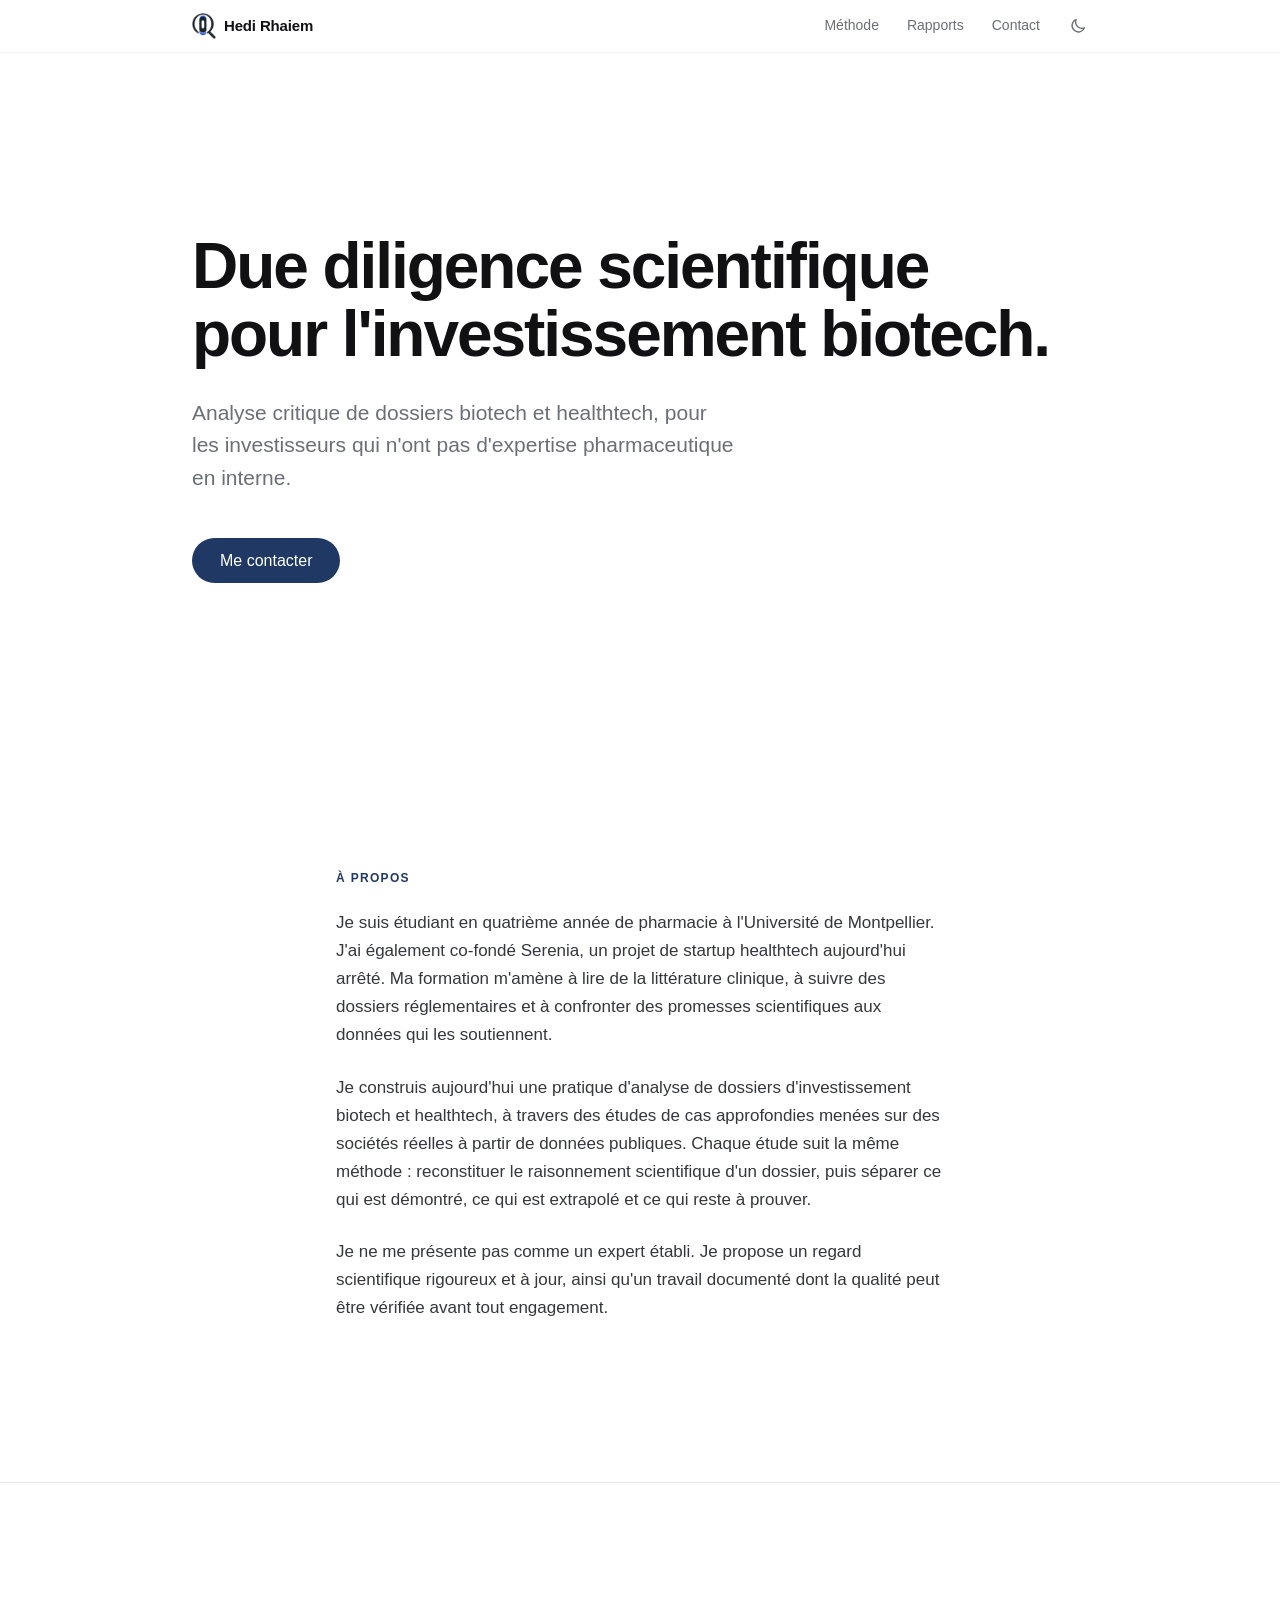
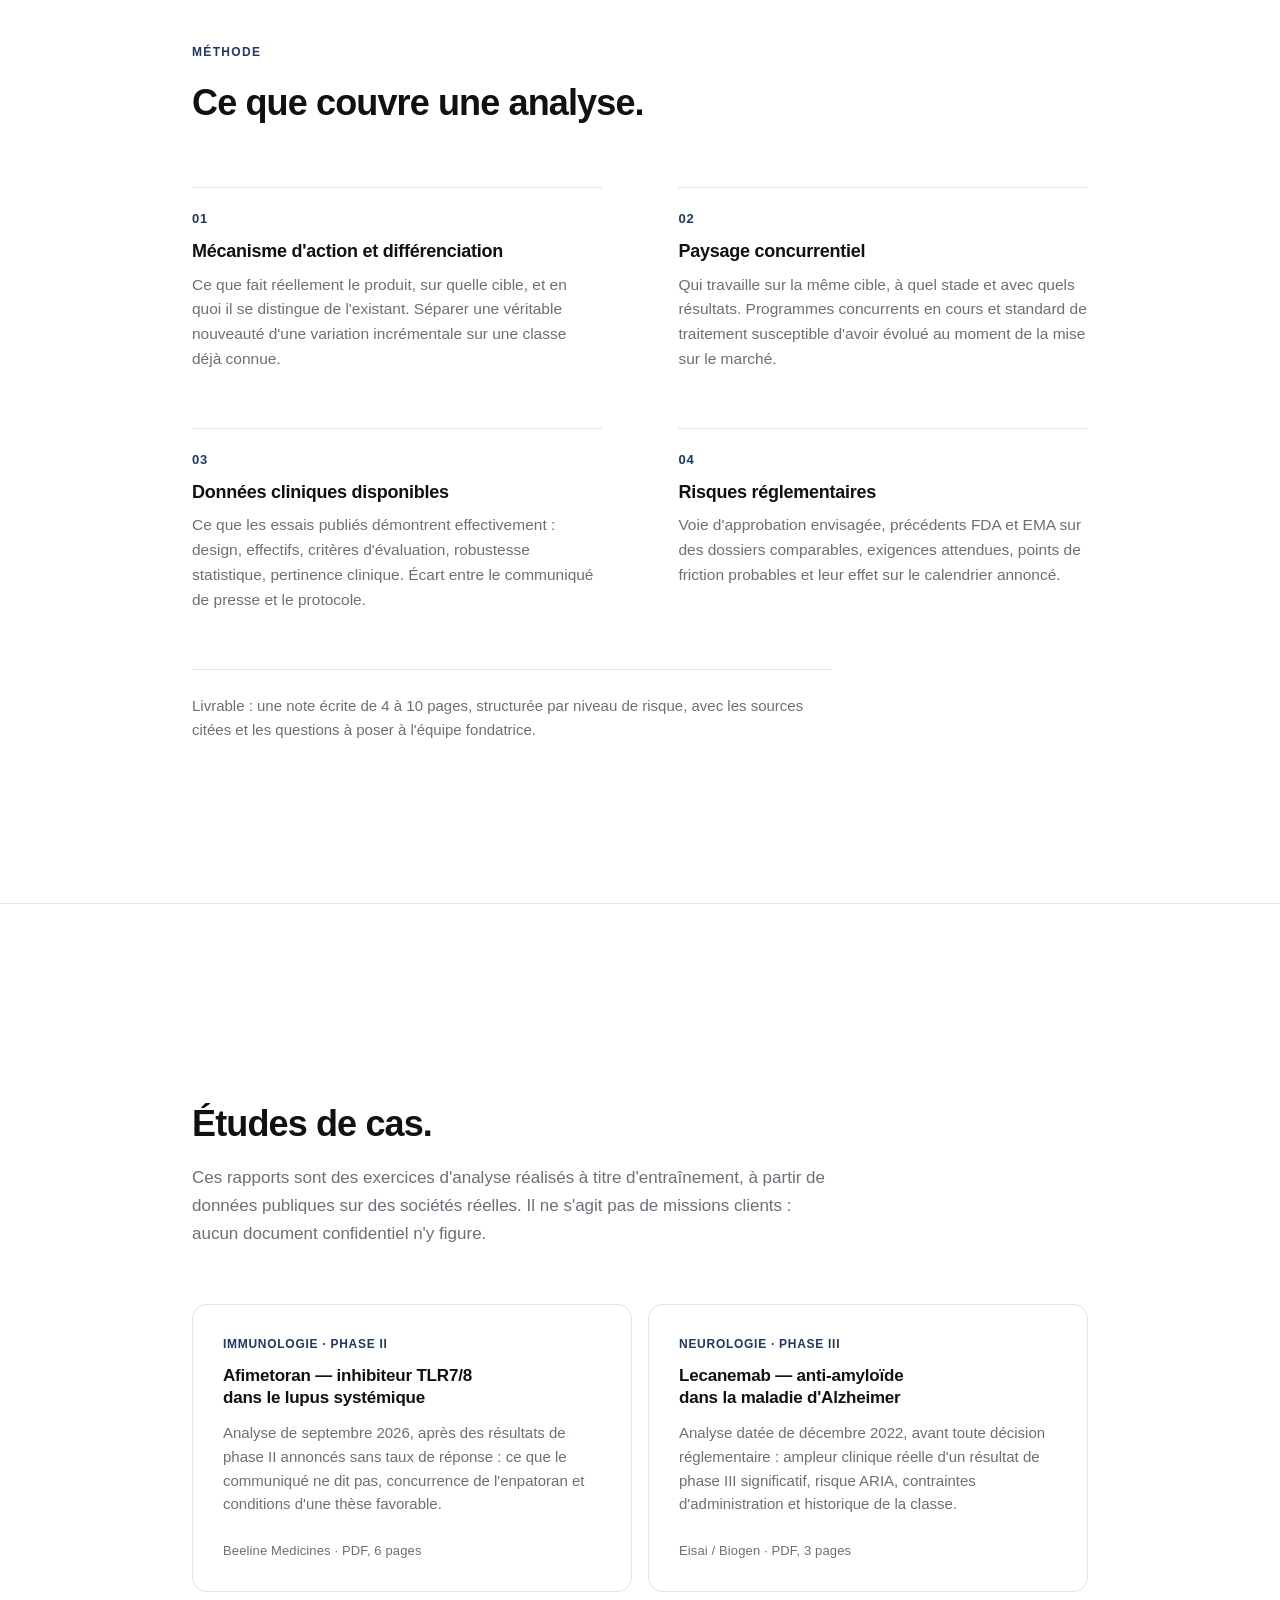
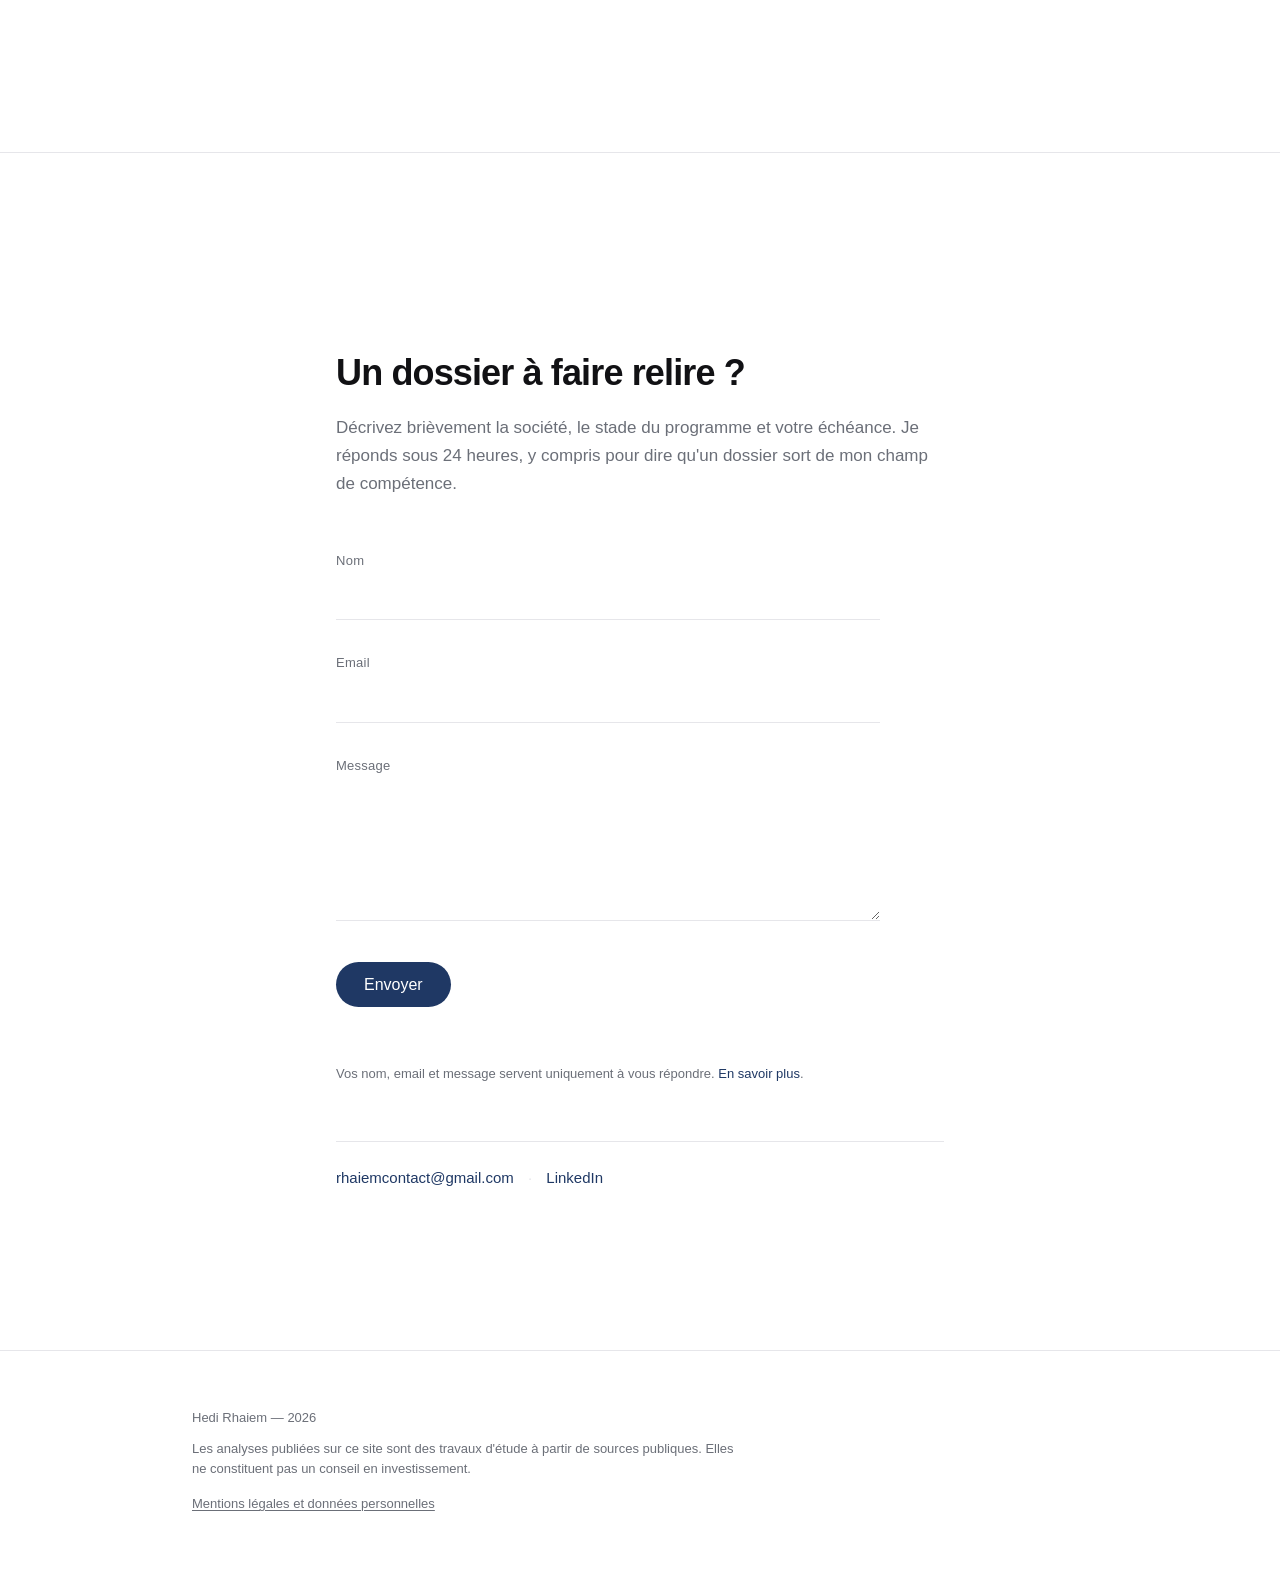
==== commit a64d4516: "Add files via upload" ====
--- a/site/index.html
+++ b/site/index.html
@@ -9,8 +9,16 @@
   <meta name="theme-color" content="#ffffff" media="(prefers-color-scheme: light)">
   <meta name="theme-color" content="#111317" media="(prefers-color-scheme: dark)">
 
-  <!-- Partage social (facultatif : ajouter une image dans /assets si besoin) -->
+  <link rel="canonical" href="https://site-due-diligence.pages.dev/">
+
+  <!-- Partage social (LinkedIn, etc.) : l'image doit être en URL absolue -->
   <meta property="og:type" content="website">
+  <meta property="og:url" content="https://site-due-diligence.pages.dev/">
+  <meta property="og:image" content="https://site-due-diligence.pages.dev/assets/og-image.png">
+  <meta property="og:image:width" content="1200">
+  <meta property="og:image:height" content="630">
+  <meta property="og:image:alt" content="Hedi Rhaiem — Due diligence scientifique pour l'investissement biotech">
+  <meta name="twitter:card" content="summary_large_image">
   <meta property="og:title" content="Due diligence scientifique pour l'investissement biotech">
   <meta property="og:description" content="Analyse critique de dossiers biotech et healthtech pour investisseurs sans expertise pharmaceutique en interne.">
   <meta property="og:locale" content="fr_FR">
@@ -189,6 +197,17 @@
         </p>
 
         <div class="cards">
+          <a class="card reveal" href="assets/reports/dd-afimetoran-phase2-lupus.pdf" target="_blank" rel="noopener">
+            <p class="card-kicker">Immunologie · Phase II</p>
+            <h3 class="card-title">Afimetoran — inhibiteur TLR7/8 dans le lupus systémique</h3>
+            <p class="card-text">
+              Analyse de septembre 2026, après des résultats de phase II annoncés sans
+              taux de réponse : ce que le communiqué ne dit pas, concurrence de
+              l'enpatoran et conditions d'une thèse favorable.
+            </p>
+            <span class="card-meta">Beeline Medicines · PDF, 6 pages</span>
+          </a>
+
           <a class="card reveal" href="assets/reports/dd-lecanemab-alzheimer.pdf" target="_blank" rel="noopener">
             <p class="card-kicker">Neurologie · Phase III</p>
             <h3 class="card-title">Lecanemab — anti-amyloïde dans la maladie d'Alzheimer</h3>
@@ -258,6 +277,11 @@
 
           <!-- Messages de confirmation ou d'erreur, annoncés aux lecteurs d'écran -->
           <p class="form-status" role="status" aria-live="polite"></p>
+
+          <p class="form-note">
+            Vos nom, email et message servent uniquement à vous répondre.
+            <a href="mentions-legales.html#donnees">En savoir plus</a>.
+          </p>
         </form>
 
         <p class="contact-alt reveal">
@@ -282,6 +306,9 @@
         Les analyses publiées sur ce site sont des travaux d'étude à partir de sources
         publiques. Elles ne constituent pas un conseil en investissement.
       </p>
+      <p class="footer-links">
+        <a href="mentions-legales.html">Mentions légales et données personnelles</a>
+      </p>
     </div>
   </footer>
 
--- a/site/style.css
+++ b/site/style.css
@@ -530,6 +530,12 @@
 .form-status[data-state="error"] { color: var(--error); }
 .form-status[data-state="success"] { color: var(--navy); }
 
+.form-note {
+  margin-top: 0.75rem;
+  color: var(--muted);
+  font-size: 0.8125rem;
+}
+
 .contact-alt {
   margin-top: clamp(2.5rem, 6vw, 3.5rem);
   padding-top: 1.5rem;
@@ -552,6 +558,10 @@
   color: var(--muted);
   font-size: 0.8125rem;
 }
+
+.footer-links { margin-top: 0.875rem; }
+.footer-links a { color: var(--muted); text-decoration: underline; text-underline-offset: 2px; }
+.footer-links a:hover { color: var(--ink); }
 
 .footer-note {
   max-width: 34rem;
